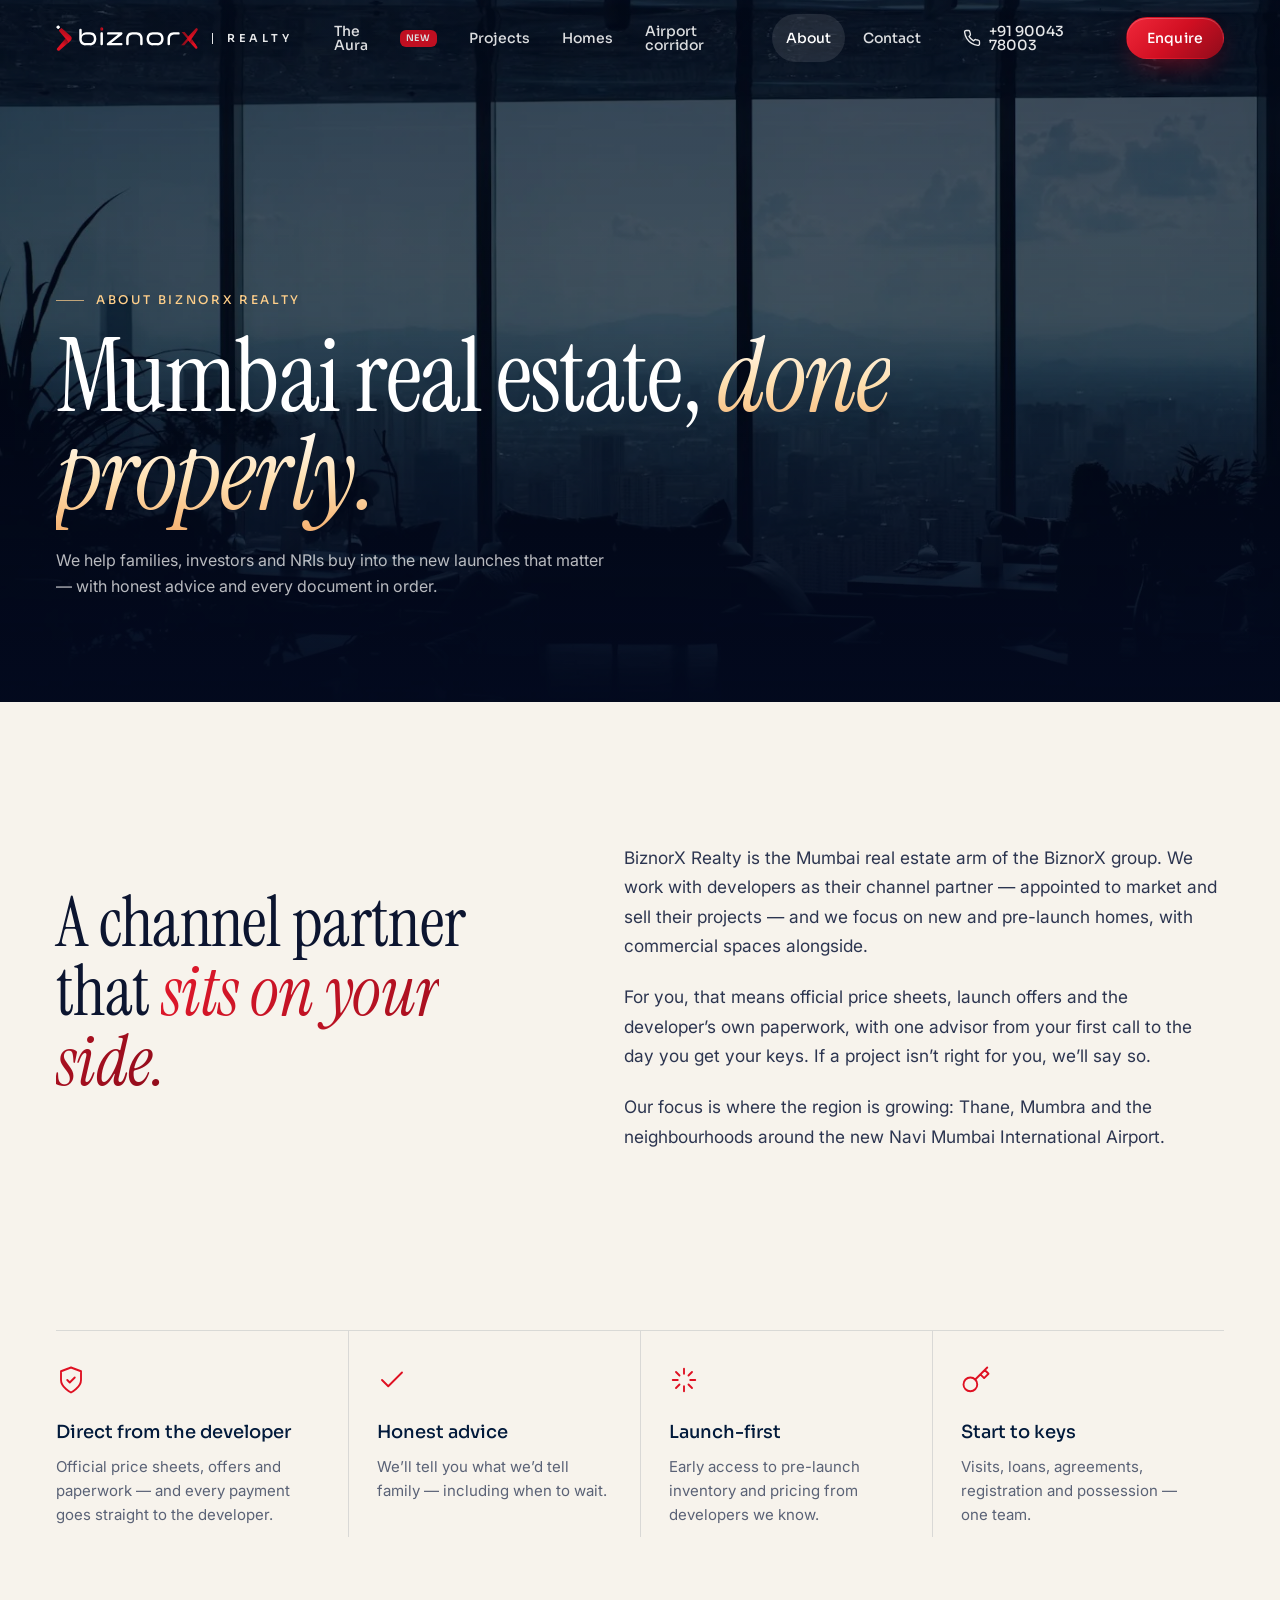
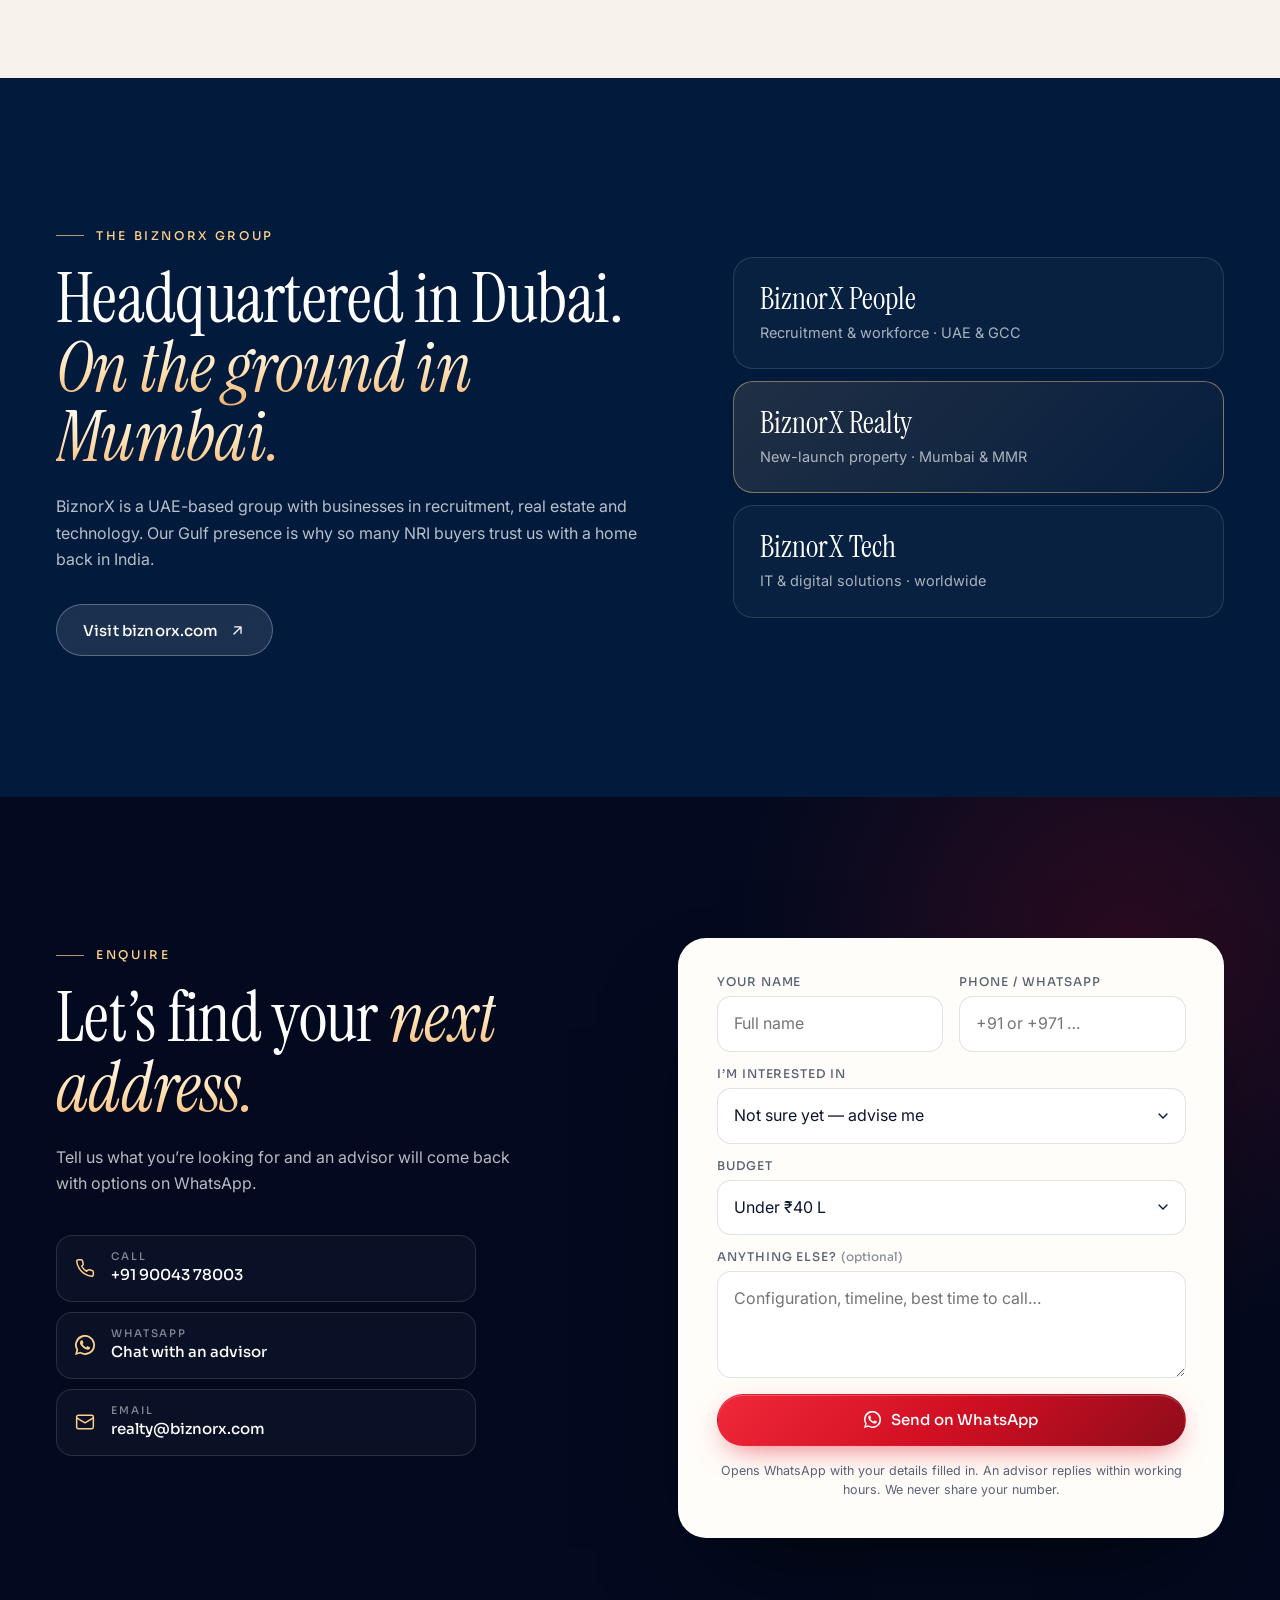
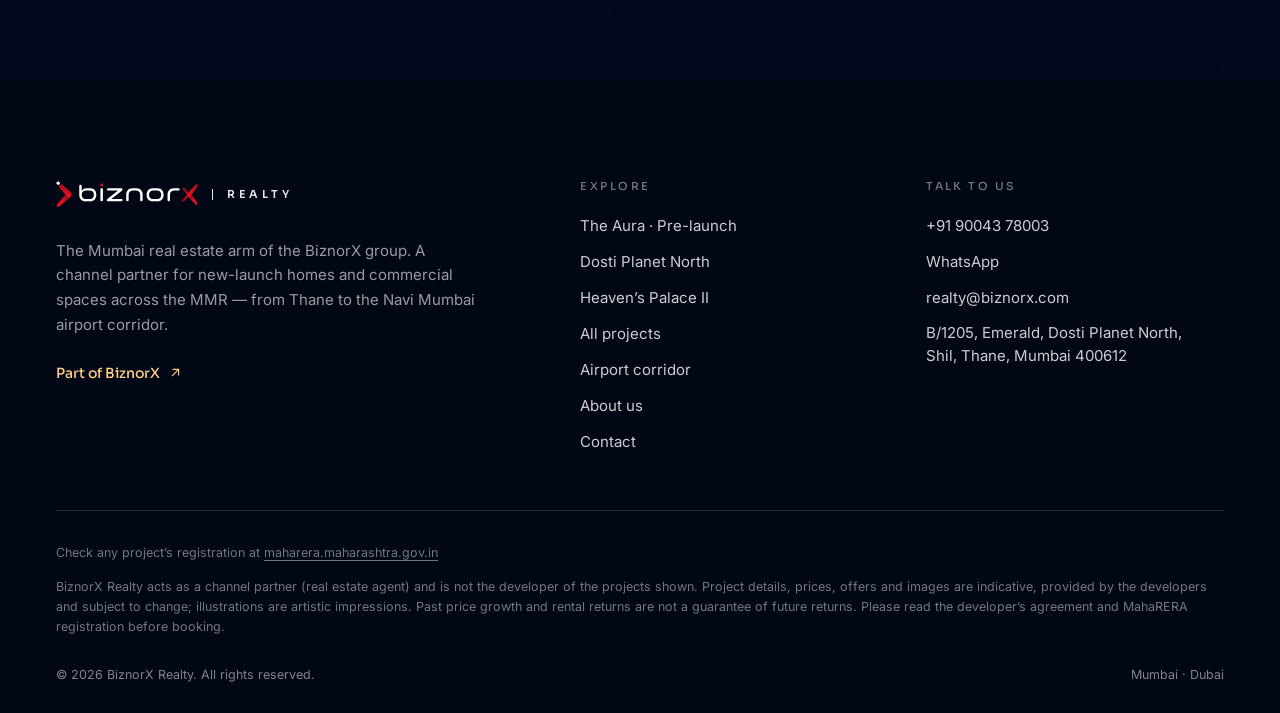
==== site/about/index.html @ fca48d0d "BiznorX Realty website: static site, scroll journey, project pages, deploy files Co-Authored-By: Cla" ====
<!doctype html>
<html lang="en-IN">
<head>
<meta charset="utf-8">
<meta name="viewport" content="width=device-width, initial-scale=1, viewport-fit=cover">
<title>About BiznorX Realty | New-Launch Channel Partner in Mumbai</title>
<meta name="description" content="BiznorX Realty is the Mumbai real estate arm of the BiznorX group — a channel partner for new-launch homes and commercial property across the MMR.">
<meta name="robots" content="noindex,nofollow">
<link rel="canonical" href="https://biznorxrealty.com/about/">
<meta name="theme-color" content="#030a1f">
<meta property="og:type" content="website">
<meta property="og:title" content="About BiznorX Realty | New-Launch Channel Partner in Mumbai">
<meta property="og:description" content="BiznorX Realty is the Mumbai real estate arm of the BiznorX group — a channel partner for new-launch homes and commercial property across the MMR.">
<meta property="og:url" content="https://biznorxrealty.com/about/">
<meta property="og:image" content="https://biznorxrealty.com/assets/img/og.jpg">
<meta name="twitter:card" content="summary_large_image">
<link rel="icon" href="../assets/brand/favicon.svg" type="image/svg+xml">
<link rel="preconnect" href="https://fonts.googleapis.com">
<link rel="preconnect" href="https://fonts.gstatic.com" crossorigin>
<link href="https://fonts.googleapis.com/css2?family=Instrument+Serif:ital@0;1&family=Inter:wght@400;500;600&family=Sora:wght@400;500;600&display=swap" rel="stylesheet">
<link rel="stylesheet" href="../assets/css/style.css?v=cb18f82b">
<script>document.documentElement.classList.add('js')</script>
<script type="application/ld+json">{"@context":"https://schema.org","@type":"RealEstateAgent","name":"BiznorX Realty","url":"https://biznorxrealty.com","telephone":"+919004378003","email":"realty@biznorx.com","areaServed":["Mumbai","Thane","Navi Mumbai"],"address":{"@type":"PostalAddress","streetAddress":"B/1205, Emerald, Dosti Planet North, Shil","addressLocality":"Thane","postalCode":"400612","addressRegion":"Maharashtra","addressCountry":"IN"},"parentOrganization":{"@type":"Organization","name":"BiznorX","url":"https://biznorx.com"}}</script>
</head>
<body class="pg-about">
<a class="skip-link" href="#main">Skip to content</a>
<header class="site-header" data-header>
  <div class="hdr">
    <a class="brand" href="../" aria-label="BiznorX Realty home">
      <img class="logo-w" src="../assets/brand/logo-white.svg" alt="BiznorX" width="150" height="27">
      <img class="logo-d" src="../assets/brand/logo.svg" alt="" width="150" height="27">
      <span class="brand-tag">Realty</span>
    </a>
    <nav class="nav" aria-label="Main"><a href="../aura/">The Aura<i class="nav-new">New</i></a><a href="../projects/">Projects</a><a href="../#homes">Homes</a><a href="../#corridor">Airport corridor</a><a href="../about/" aria-current="page">About</a><a href="../contact/">Contact</a></nav>
    <div class="hdr-cta">
      <a class="hdr-phone" href="tel:+919004378003"><svg class="ic" viewBox="0 0 24 24" fill="none" stroke="currentColor" stroke-width="1.8" stroke-linecap="round" stroke-linejoin="round" aria-hidden="true"><path d="M22 16.9v3a2 2 0 0 1-2.2 2 19.8 19.8 0 0 1-8.6-3.1 19.5 19.5 0 0 1-6-6A19.8 19.8 0 0 1 2.1 4.2 2 2 0 0 1 4.1 2h3a2 2 0 0 1 2 1.7c.1 1 .4 1.9.7 2.8a2 2 0 0 1-.5 2.1L8 9.9a16 16 0 0 0 6 6l1.3-1.3a2 2 0 0 1 2.1-.4c.9.3 1.8.6 2.8.7a2 2 0 0 1 1.7 2z"/></svg><span>+91 90043 78003</span></a>
      <a class="btn btn-red btn-sm" href="#enquire">Enquire</a>
      <button class="menu-btn" type="button" aria-label="Open menu" aria-expanded="false" data-menu-btn><svg class="ic" viewBox="0 0 24 24" fill="none" stroke="currentColor" stroke-width="1.8" stroke-linecap="round" stroke-linejoin="round" aria-hidden="true"><path d="M4 7h16M4 12h16M4 17h10"/></svg></button>
    </div>
  </div>
</header>
<div class="mnav" data-menu hidden>
  <div class="mnav-inner">
    <nav aria-label="Mobile"><a href="../aura/">The Aura<i class="nav-new">New</i></a><a href="../projects/">Projects</a><a href="../#homes">Homes</a><a href="../#corridor">Airport corridor</a><a href="../about/" aria-current="page">About</a><a href="../contact/">Contact</a></nav>
    <div class="mnav-foot">
      <a class="btn btn-red" href="#enquire">Enquire now <svg class="ic" viewBox="0 0 24 24" fill="none" stroke="currentColor" stroke-width="1.8" stroke-linecap="round" stroke-linejoin="round" aria-hidden="true"><path d="M5 12h14M13 6l6 6-6 6"/></svg></a>
      <a class="btn btn-ghost" href="https://wa.me/919004378003?text=Hi%20BiznorX%20Realty%2C%20I%20would%20like%20to%20know%20more." target="_blank" rel="noopener"><svg class="ic" viewBox="0 0 24 24" fill="currentColor" aria-hidden="true"><path d="M17.5 14.4c-.3-.1-1.8-.9-2-1-.3-.1-.5-.1-.7.1-.2.3-.8 1-.9 1.2-.2.2-.3.2-.6.1-.3-.1-1.3-.5-2.4-1.5-.9-.8-1.5-1.8-1.7-2.1-.2-.3 0-.5.1-.6l.4-.5c.2-.2.2-.3.3-.5.1-.2 0-.4 0-.5l-.9-2.2c-.2-.6-.5-.5-.7-.5h-.6c-.2 0-.5.1-.8.4-.3.3-1 1-1 2.5s1.1 2.9 1.2 3.1c.1.2 2.1 3.2 5.1 4.5.7.3 1.3.5 1.7.6.7.2 1.4.2 1.9.1.6-.1 1.8-.7 2-1.4.2-.7.2-1.3.2-1.4-.1-.1-.3-.2-.6-.3zM12 21.8c-1.8 0-3.5-.5-5-1.4l-.4-.2-3.7 1 1-3.6-.2-.4A9.8 9.8 0 1 1 12 21.8zm8.4-18.2A11.8 11.8 0 0 0 1.7 17.8L0 24l6.3-1.7A11.8 11.8 0 0 0 24 12c0-3.2-1.2-6.1-3.6-8.4z"/></svg> WhatsApp</a>
      <a class="mnav-phone" href="tel:+919004378003">+91 90043 78003</a>
    </div>
  </div>
</div>
<main id="main">

<section class="phero" data-theme="dark">
  <img class="phero-bg" src="../assets/img/skyline-view.webp" srcset="../assets/img/skyline-view-sm.webp 900w, ../assets/img/skyline-view.webp 1400w" sizes="100vw" alt="Mumbai skyline seen from a high-floor apartment">
  <div class="wrap phero-inner">
    <span class="eyebrow">About BiznorX Realty</span>
    <h1>Mumbai real estate, <em>done properly.</em></h1>
    <p class="lead">We help families, investors and NRIs buy into the new launches that matter — with honest advice and every document in order.</p>
  </div>
</section>

<section class="story" data-theme="light">
  <div class="wrap story-grid">
    <div><span class="eyebrow reveal">Who we are</span><h2 class="reveal">A channel partner that <em>sits on your side.</em></h2></div>
    <div class="story-copy">
      <p class="reveal">BiznorX Realty is the Mumbai real estate arm of the BiznorX group. We work with developers as their channel partner — appointed to market and sell their projects — and we focus on new and pre-launch homes, with commercial spaces alongside.</p>
      <p class="reveal">For you, that means official price sheets, launch offers and the developer’s own paperwork, with one advisor from your first call to the day you get your keys. If a project isn’t right for you, we’ll say so.</p>
      <p class="reveal">Our focus is where the region is growing: Thane, Mumbra and the neighbourhoods around the new Navi Mumbai International Airport.</p>
    </div>
  </div>
</section>

<section class="why why-alt" data-theme="light">
  <div class="wrap">
    <div class="pillars">
      <div class="pillar reveal"><svg class="ic" viewBox="0 0 24 24" fill="none" stroke="currentColor" stroke-width="1.8" stroke-linecap="round" stroke-linejoin="round" aria-hidden="true"><path d="M12 22s8-4 8-10V5l-8-3-8 3v7c0 6 8 10 8 10z"/><path d="m9 12 2 2 4-4"/></svg><h3>Direct from the developer</h3><p>Official price sheets, offers and paperwork — and every payment goes straight to the developer.</p></div>
      <div class="pillar reveal"><svg class="ic" viewBox="0 0 24 24" fill="none" stroke="currentColor" stroke-width="1.8" stroke-linecap="round" stroke-linejoin="round" aria-hidden="true"><path d="M20 6 9 17l-5-5"/></svg><h3>Honest advice</h3><p>We’ll tell you what we’d tell family — including when to wait.</p></div>
      <div class="pillar reveal"><svg class="ic" viewBox="0 0 24 24" fill="none" stroke="currentColor" stroke-width="1.8" stroke-linecap="round" stroke-linejoin="round" aria-hidden="true"><path d="M12 3v4M12 17v4M3 12h4M17 12h4M5.6 5.6l2.8 2.8M15.6 15.6l2.8 2.8M5.6 18.4l2.8-2.8M15.6 8.4l2.8-2.8"/></svg><h3>Launch-first</h3><p>Early access to pre-launch inventory and pricing from developers we know.</p></div>
      <div class="pillar reveal"><svg class="ic" viewBox="0 0 24 24" fill="none" stroke="currentColor" stroke-width="1.8" stroke-linecap="round" stroke-linejoin="round" aria-hidden="true"><circle cx="7.5" cy="15.5" r="5.5"/><path d="m21 2-9.6 9.6M15.5 7.5l3 3L22 7l-3-3"/></svg><h3>Start to keys</h3><p>Visits, loans, agreements, registration and possession — one team.</p></div>
    </div>
  </div>
</section>

<section class="group" data-theme="dark">
  <div class="wrap group-grid">
    <div>
      <span class="eyebrow reveal">The BiznorX group</span>
      <h2 class="reveal">Headquartered in Dubai. <em>On the ground in Mumbai.</em></h2>
      <p class="lead reveal">BiznorX is a UAE-based group with businesses in recruitment, real estate and technology. Our Gulf presence is why so many NRI buyers trust us with a home back in India.</p>
      <a class="btn btn-glass reveal" href="https://biznorx.com" target="_blank" rel="noopener">Visit biznorx.com <svg class="ic" viewBox="0 0 24 24" fill="none" stroke="currentColor" stroke-width="1.8" stroke-linecap="round" stroke-linejoin="round" aria-hidden="true"><path d="M7 17 17 7M8 7h9v9"/></svg></a>
    </div>
    <ul class="divs">
      <li class="reveal"><b>BiznorX People</b><span>Recruitment &amp; workforce · UAE &amp; GCC</span></li>
      <li class="reveal on"><b>BiznorX Realty</b><span>New-launch property · Mumbai &amp; MMR</span></li>
      <li class="reveal"><b>BiznorX Tech</b><span>IT &amp; digital solutions · worldwide</span></li>
    </ul>
  </div>
</section>
<section class="enquire" id="enquire" data-theme="dark">
  <div class="enq-glow" aria-hidden="true"></div>
  <div class="wrap enq-grid">
    <div class="enq-copy">
      <span class="eyebrow reveal">Enquire</span>
      <h2 class="reveal">Let’s find your <em>next address.</em></h2>
      <p class="lead reveal">Tell us what you’re looking for and an advisor will come back with options on WhatsApp.</p>
      <ul class="enq-contacts reveal">
        <li><a href="tel:+919004378003"><svg class="ic" viewBox="0 0 24 24" fill="none" stroke="currentColor" stroke-width="1.8" stroke-linecap="round" stroke-linejoin="round" aria-hidden="true"><path d="M22 16.9v3a2 2 0 0 1-2.2 2 19.8 19.8 0 0 1-8.6-3.1 19.5 19.5 0 0 1-6-6A19.8 19.8 0 0 1 2.1 4.2 2 2 0 0 1 4.1 2h3a2 2 0 0 1 2 1.7c.1 1 .4 1.9.7 2.8a2 2 0 0 1-.5 2.1L8 9.9a16 16 0 0 0 6 6l1.3-1.3a2 2 0 0 1 2.1-.4c.9.3 1.8.6 2.8.7a2 2 0 0 1 1.7 2z"/></svg><span><small>Call</small>+91 90043 78003</span></a></li>
        <li><a href="https://wa.me/919004378003?text=Hi%20BiznorX%20Realty%2C%20I%20would%20like%20to%20know%20more." target="_blank" rel="noopener"><svg class="ic" viewBox="0 0 24 24" fill="currentColor" aria-hidden="true"><path d="M17.5 14.4c-.3-.1-1.8-.9-2-1-.3-.1-.5-.1-.7.1-.2.3-.8 1-.9 1.2-.2.2-.3.2-.6.1-.3-.1-1.3-.5-2.4-1.5-.9-.8-1.5-1.8-1.7-2.1-.2-.3 0-.5.1-.6l.4-.5c.2-.2.2-.3.3-.5.1-.2 0-.4 0-.5l-.9-2.2c-.2-.6-.5-.5-.7-.5h-.6c-.2 0-.5.1-.8.4-.3.3-1 1-1 2.5s1.1 2.9 1.2 3.1c.1.2 2.1 3.2 5.1 4.5.7.3 1.3.5 1.7.6.7.2 1.4.2 1.9.1.6-.1 1.8-.7 2-1.4.2-.7.2-1.3.2-1.4-.1-.1-.3-.2-.6-.3zM12 21.8c-1.8 0-3.5-.5-5-1.4l-.4-.2-3.7 1 1-3.6-.2-.4A9.8 9.8 0 1 1 12 21.8zm8.4-18.2A11.8 11.8 0 0 0 1.7 17.8L0 24l6.3-1.7A11.8 11.8 0 0 0 24 12c0-3.2-1.2-6.1-3.6-8.4z"/></svg><span><small>WhatsApp</small>Chat with an advisor</span></a></li>
        <li><a href="mailto:realty@biznorx.com"><svg class="ic" viewBox="0 0 24 24" fill="none" stroke="currentColor" stroke-width="1.8" stroke-linecap="round" stroke-linejoin="round" aria-hidden="true"><rect x="2" y="4" width="20" height="16" rx="2"/><path d="m22 7-10 6L2 7"/></svg><span><small>Email</small>realty@biznorx.com</span></a></li>
      </ul>
    </div>
    <form class="enq-form reveal" data-wa-form="919004378003" novalidate>
      <div class="f-row">
        <label class="f"><span>Your name</span><input name="Name" autocomplete="name" required placeholder="Full name"></label>
        <label class="f"><span>Phone / WhatsApp</span><input name="Phone" type="tel" autocomplete="tel" required placeholder="+91 or +971 …"></label>
      </div>
      <label class="f"><span>I’m interested in</span><select name="Interested in" data-interest-select><option>The Aura — Kausa, Mumbra (pre-launch EOI)</option><option>Dosti Planet North — Shil (pre-launch)</option><option>Heaven’s Palace II — Shil</option><option>Homes near Navi Mumbai airport</option><option>Homes in Thane / Mumbra</option><option>Commercial — shop / office</option><option selected>Not sure yet — advise me</option></select></label>
      <label class="f"><span>Budget</span><select name="Budget"><option>Under ₹40 L</option><option>₹40 – 75 L</option><option>₹75 L – 1.5 Cr</option><option>₹1.5 Cr +</option><option>Prefer to discuss</option></select></label>
      
      <label class="f"><span>Anything else? <em>(optional)</em></span><textarea name="Message" rows="3" placeholder="Configuration, timeline, best time to call…"></textarea></label>
      <button class="btn btn-red btn-block" type="submit"><svg class="ic" viewBox="0 0 24 24" fill="currentColor" aria-hidden="true"><path d="M17.5 14.4c-.3-.1-1.8-.9-2-1-.3-.1-.5-.1-.7.1-.2.3-.8 1-.9 1.2-.2.2-.3.2-.6.1-.3-.1-1.3-.5-2.4-1.5-.9-.8-1.5-1.8-1.7-2.1-.2-.3 0-.5.1-.6l.4-.5c.2-.2.2-.3.3-.5.1-.2 0-.4 0-.5l-.9-2.2c-.2-.6-.5-.5-.7-.5h-.6c-.2 0-.5.1-.8.4-.3.3-1 1-1 2.5s1.1 2.9 1.2 3.1c.1.2 2.1 3.2 5.1 4.5.7.3 1.3.5 1.7.6.7.2 1.4.2 1.9.1.6-.1 1.8-.7 2-1.4.2-.7.2-1.3.2-1.4-.1-.1-.3-.2-.6-.3zM12 21.8c-1.8 0-3.5-.5-5-1.4l-.4-.2-3.7 1 1-3.6-.2-.4A9.8 9.8 0 1 1 12 21.8zm8.4-18.2A11.8 11.8 0 0 0 1.7 17.8L0 24l6.3-1.7A11.8 11.8 0 0 0 24 12c0-3.2-1.2-6.1-3.6-8.4z"/></svg> Send on WhatsApp</button>
      <p class="f-note">Opens WhatsApp with your details filled in. An advisor replies within working hours. We never share your number.</p>
      <p class="f-error" data-form-error hidden>Please add your name and a phone number we can reach you on.</p>
    </form>
  </div>
</section>
</main>
<footer class="site-footer" data-theme="dark">
  <div class="wrap">
    <div class="ft-top">
      <div class="ft-brand">
        <a class="brand" href="../"><img src="../assets/brand/logo-white.svg" alt="BiznorX" width="150" height="27"><span class="brand-tag">Realty</span></a>
        <p>The Mumbai real estate arm of the BiznorX group. A channel partner for new-launch homes and commercial spaces across the MMR — from Thane to the Navi Mumbai airport corridor.</p>
        <a class="ft-group" href="https://biznorx.com" target="_blank" rel="noopener">Part of BiznorX <svg class="ic" viewBox="0 0 24 24" fill="none" stroke="currentColor" stroke-width="1.8" stroke-linecap="round" stroke-linejoin="round" aria-hidden="true"><path d="M7 17 17 7M8 7h9v9"/></svg></a>
      </div>
      <div class="ft-col">
        <h3>Explore</h3>
        <a href="../aura/">The Aura · Pre-launch</a>
        <a href="../projects/dosti-planet-north/">Dosti Planet North</a>
        <a href="../projects/heavens-palace/">Heaven’s Palace II</a>
        <a href="../projects/">All projects</a>
        <a href="../#corridor">Airport corridor</a>
        <a href="../about/">About us</a>
        <a href="../contact/">Contact</a>
      </div>
      <div class="ft-col">
        <h3>Talk to us</h3>
        <a href="tel:+919004378003">+91 90043 78003</a>
        <a href="https://wa.me/919004378003?text=Hi%20BiznorX%20Realty%2C%20I%20would%20like%20to%20know%20more." target="_blank" rel="noopener">WhatsApp</a>
        <a href="mailto:realty@biznorx.com">realty@biznorx.com</a>
        <a class="ft-addr" href="https://www.google.com/maps/search/?api=1&query=Emerald%2C+Dosti+Planet+North%2C+Shil%2C+Thane+400612" target="_blank" rel="noopener">B/1205, Emerald, Dosti Planet North, Shil, Thane, Mumbai 400612</a>
      </div>
    </div>
    <div class="ft-legal">
      <p>Check any project’s registration at <a href="https://maharera.maharashtra.gov.in" target="_blank" rel="noopener">maharera.maharashtra.gov.in</a></p>
      <p>BiznorX Realty acts as a channel partner (real estate agent) and is not the developer of the projects shown. Project details, prices, offers and images are indicative, provided by the developers and subject to change; illustrations are artistic impressions. Past price growth and rental returns are not a guarantee of future returns. Please read the developer’s agreement and MahaRERA registration before booking.</p>
      <div class="ft-bottom"><span>© 2026 BiznorX Realty. All rights reserved.</span><span>Mumbai · Dubai</span></div>
    </div>
  </div>
</footer>
<div class="mbar" data-mbar>
  <a href="tel:+919004378003"><svg class="ic" viewBox="0 0 24 24" fill="none" stroke="currentColor" stroke-width="1.8" stroke-linecap="round" stroke-linejoin="round" aria-hidden="true"><path d="M22 16.9v3a2 2 0 0 1-2.2 2 19.8 19.8 0 0 1-8.6-3.1 19.5 19.5 0 0 1-6-6A19.8 19.8 0 0 1 2.1 4.2 2 2 0 0 1 4.1 2h3a2 2 0 0 1 2 1.7c.1 1 .4 1.9.7 2.8a2 2 0 0 1-.5 2.1L8 9.9a16 16 0 0 0 6 6l1.3-1.3a2 2 0 0 1 2.1-.4c.9.3 1.8.6 2.8.7a2 2 0 0 1 1.7 2z"/></svg><span>Call</span></a>
  <a href="https://wa.me/919004378003?text=Hi%20BiznorX%20Realty%2C%20I%20would%20like%20to%20know%20more." target="_blank" rel="noopener"><svg class="ic" viewBox="0 0 24 24" fill="currentColor" aria-hidden="true"><path d="M17.5 14.4c-.3-.1-1.8-.9-2-1-.3-.1-.5-.1-.7.1-.2.3-.8 1-.9 1.2-.2.2-.3.2-.6.1-.3-.1-1.3-.5-2.4-1.5-.9-.8-1.5-1.8-1.7-2.1-.2-.3 0-.5.1-.6l.4-.5c.2-.2.2-.3.3-.5.1-.2 0-.4 0-.5l-.9-2.2c-.2-.6-.5-.5-.7-.5h-.6c-.2 0-.5.1-.8.4-.3.3-1 1-1 2.5s1.1 2.9 1.2 3.1c.1.2 2.1 3.2 5.1 4.5.7.3 1.3.5 1.7.6.7.2 1.4.2 1.9.1.6-.1 1.8-.7 2-1.4.2-.7.2-1.3.2-1.4-.1-.1-.3-.2-.6-.3zM12 21.8c-1.8 0-3.5-.5-5-1.4l-.4-.2-3.7 1 1-3.6-.2-.4A9.8 9.8 0 1 1 12 21.8zm8.4-18.2A11.8 11.8 0 0 0 1.7 17.8L0 24l6.3-1.7A11.8 11.8 0 0 0 24 12c0-3.2-1.2-6.1-3.6-8.4z"/></svg><span>WhatsApp</span></a>
  <a class="mbar-main" href="#enquire">Enquire now</a>
</div>
<a class="wa-float" href="https://wa.me/919004378003?text=Hi%20BiznorX%20Realty%2C%20I%20would%20like%20to%20know%20more." target="_blank" rel="noopener" aria-label="Chat on WhatsApp"><svg class="ic" viewBox="0 0 24 24" fill="currentColor" aria-hidden="true"><path d="M17.5 14.4c-.3-.1-1.8-.9-2-1-.3-.1-.5-.1-.7.1-.2.3-.8 1-.9 1.2-.2.2-.3.2-.6.1-.3-.1-1.3-.5-2.4-1.5-.9-.8-1.5-1.8-1.7-2.1-.2-.3 0-.5.1-.6l.4-.5c.2-.2.2-.3.3-.5.1-.2 0-.4 0-.5l-.9-2.2c-.2-.6-.5-.5-.7-.5h-.6c-.2 0-.5.1-.8.4-.3.3-1 1-1 2.5s1.1 2.9 1.2 3.1c.1.2 2.1 3.2 5.1 4.5.7.3 1.3.5 1.7.6.7.2 1.4.2 1.9.1.6-.1 1.8-.7 2-1.4.2-.7.2-1.3.2-1.4-.1-.1-.3-.2-.6-.3zM12 21.8c-1.8 0-3.5-.5-5-1.4l-.4-.2-3.7 1 1-3.6-.2-.4A9.8 9.8 0 1 1 12 21.8zm8.4-18.2A11.8 11.8 0 0 0 1.7 17.8L0 24l6.3-1.7A11.8 11.8 0 0 0 24 12c0-3.2-1.2-6.1-3.6-8.4z"/></svg></a>
<script src="../assets/js/main.js?v=cb18f82b" defer></script>
</body>
</html>
---- site/assets/css/style.css ----
/* BiznorX Realty — navy, ivory and city-light gold, with the BiznorX red for actions. */
:root {
  --ink: #030a1f;
  --ink-2: #061232;
  --navy: #021a3b;
  --ivory: #f7f3ec;
  --paper: #fffdf9;
  --sand: #eee6d8;
  --text: #0c1530;
  --muted: #5a6276;
  --line: rgba(2, 26, 59, .12);
  --line-d: rgba(255, 255, 255, .12);
  --red: #df1022;
  --red-d: #840b19;
  --grad-red: linear-gradient(135deg, #f0283a 0%, #d10f22 50%, #8f0c1b 100%);
  --glow: #ffcf8a;
  --glow-2: #ffe2b8;
  --grad-glow: linear-gradient(180deg, #fff 10%, #ffe0b0 55%, #f3a865 100%);
  --serif: "Instrument Serif", "Times New Roman", serif;
  --sans: "Inter", system-ui, -apple-system, "Segoe UI", sans-serif;
  --ui: "Sora", "Inter", system-ui, sans-serif;
  --wrap: 1280px;
  --gut: clamp(20px, 4.5vw, 56px);
  --ease: cubic-bezier(.2, .7, .2, 1);
  --hdr: 76px;
  /* journey: skyline layers are as tall as the screen, but never taller than 130vw (keeps phones in proportion) */
  --lh: min(100vh, 130vw);
  --hzp: calc(100vh - var(--lh) * .21);
}
@supports (height: 100svh) {
  :root { --lh: min(100svh, 130vw); --hzp: calc(100svh - var(--lh) * .21); }
}

*, *::before, *::after { box-sizing: border-box; }
html { -webkit-text-size-adjust: 100%; scroll-behavior: smooth; scroll-padding-top: 80px; }
body { margin: 0; font: 400 16px/1.6 var(--sans); color: var(--text); background: var(--ivory); -webkit-font-smoothing: antialiased; overflow-x: clip; }
img, svg { display: block; max-width: 100%; }
a { color: inherit; text-decoration: none; }
button, input, select, textarea { font: inherit; color: inherit; }
h1, h2, h3 { margin: 0; font-weight: 400; }
p { margin: 0; }
.ic { width: 18px; height: 18px; flex: none; }
.wrap { max-width: var(--wrap); margin: 0 auto; padding: 0 var(--gut); }
.skip-link { position: absolute; left: 12px; top: -60px; z-index: 100; padding: 10px 16px; background: #fff; color: var(--navy); border-radius: 8px; }
.skip-link:focus { top: 12px; }
:focus-visible { outline: 2px solid var(--glow); outline-offset: 3px; }

/* ------------------------------------------------ type */
.eyebrow { display: inline-flex; align-items: center; gap: 12px; font: 500 12px/1 var(--ui); letter-spacing: .22em; text-transform: uppercase; color: var(--red); margin-bottom: 22px; }
.eyebrow::before { content: ""; width: 28px; height: 1px; background: currentColor; opacity: .7; }
h2 { font-family: var(--serif); font-size: clamp(40px, 5.4vw, 80px); line-height: 1; letter-spacing: -.01em; }
h2 em, h1 em, .statement em { font-style: italic; }
[data-theme="light"] h2 em, [data-theme="light"] .statement em { background: linear-gradient(120deg, #e3182b, #8f0c1b); -webkit-background-clip: text; background-clip: text; color: transparent; padding-right: .06em; }
[data-theme="dark"] h2 em, [data-theme="dark"] h1 em { background: var(--grad-glow); -webkit-background-clip: text; background-clip: text; color: transparent; padding-right: .06em; }
[data-theme="dark"] .eyebrow { color: var(--glow); }
.lead { font-size: clamp(16px, 1.25vw, 18.5px); line-height: 1.65; color: var(--muted); }
[data-theme="dark"] .lead { color: rgba(255, 255, 255, .72); }
.statement { font-family: var(--serif); font-size: clamp(30px, 3.7vw, 56px); line-height: 1.12; max-width: 1050px; letter-spacing: -.005em; }

/* ------------------------------------------------ buttons */
.btn { --bh: 52px; display: inline-flex; align-items: center; justify-content: center; gap: 10px; height: var(--bh); padding: 0 26px; border-radius: 999px; font: 500 15px/1 var(--ui); letter-spacing: .01em; border: 1px solid transparent; cursor: pointer; white-space: nowrap; transition: transform .35s var(--ease), background .3s, box-shadow .35s, border-color .3s, color .3s; }
.btn .ic { width: 17px; height: 17px; transition: transform .35s var(--ease); }
.btn:hover .ic { transform: translateX(3px); }
.btn-sm { --bh: 42px; padding: 0 20px; font-size: 14px; }
.btn-block { width: 100%; }
.btn-red { background: var(--grad-red); color: #fff; box-shadow: 0 10px 30px -10px rgba(223, 16, 34, .65), inset 0 1px 0 rgba(255, 255, 255, .22); }
.btn-red:hover { transform: translateY(-2px); box-shadow: 0 16px 38px -12px rgba(223, 16, 34, .8), inset 0 1px 0 rgba(255, 255, 255, .22); }
.btn-glass { background: rgba(255, 255, 255, .1); border-color: rgba(255, 255, 255, .28); color: #fff; -webkit-backdrop-filter: blur(10px); backdrop-filter: blur(10px); }
.btn-glass:hover { background: rgba(255, 255, 255, .18); }
.btn-ghost { border-color: rgba(255, 255, 255, .3); color: #fff; }
.btn-ghost:hover { background: #fff; color: var(--navy); }
[data-theme="light"] .btn-ghost { border-color: var(--line); color: var(--navy); }

/* ------------------------------------------------ header */
.site-header { position: fixed; inset: 0 0 auto; z-index: 50; height: var(--hdr); color: #fff; transition: background .4s, color .4s, box-shadow .4s, transform .5s var(--ease); }
.site-header.is-scrolled { background: rgba(3, 10, 31, .62); -webkit-backdrop-filter: blur(16px) saturate(1.4); backdrop-filter: blur(16px) saturate(1.4); box-shadow: 0 1px 0 rgba(255, 255, 255, .08); }
.site-header.is-light { color: var(--navy); background: rgba(247, 243, 236, .82); box-shadow: 0 1px 0 var(--line); }
.hdr { height: 100%; max-width: 1440px; margin: 0 auto; padding: 0 var(--gut); display: flex; align-items: center; gap: 28px; }
.brand { display: inline-flex; align-items: center; gap: 14px; flex: none; }
.brand img { height: 26px; width: auto; }
.brand .logo-d { display: none; }
.is-light .brand .logo-w { display: none; }
.is-light .brand .logo-d { display: block; }
.brand-tag { font: 600 11px/1 var(--ui); letter-spacing: .34em; text-transform: uppercase; padding-left: 14px; border-left: 1px solid currentColor; opacity: .9; }
.nav { display: flex; gap: 4px; margin: 0 auto; }
.nav a { position: relative; display: inline-flex; align-items: center; gap: 6px; padding: 10px 14px; font: 500 14px/1 var(--ui); opacity: .86; border-radius: 999px; transition: opacity .2s, background .2s; }
.nav a:hover, .nav a[aria-current] { opacity: 1; background: rgba(255, 255, 255, .1); }
.is-light .nav a:hover, .is-light .nav a[aria-current] { background: rgba(2, 26, 59, .06); }
.nav-new { font: 600 9px/1 var(--ui); font-style: normal; letter-spacing: .08em; text-transform: uppercase; padding: 4px 6px; border-radius: 6px; background: var(--red); color: #fff; }
.hdr-cta { display: flex; align-items: center; gap: 14px; margin-left: auto; }
.nav + .hdr-cta { margin-left: 0; }
.hdr-phone { display: inline-flex; align-items: center; gap: 8px; font: 500 14px/1 var(--ui); opacity: .9; }
.menu-btn { display: none; width: 44px; height: 44px; flex: none; border-radius: 50%; border: 1px solid rgba(255, 255, 255, .28); background: rgba(255, 255, 255, .08); align-items: center; justify-content: center; cursor: pointer; -webkit-tap-highlight-color: transparent; transition: background .2s; }
.menu-btn:active, .hdr-phone:active { background: rgba(255, 255, 255, .2); }
.is-light .menu-btn { border-color: var(--line); }
.menu-btn .ic { width: 20px; height: 20px; }

.mnav { position: fixed; inset: 0; z-index: 49; background: radial-gradient(800px 500px at 80% 0%, rgba(255, 190, 120, .12), transparent 60%), var(--ink); color: #fff; padding: calc(var(--hdr) + 20px) var(--gut) 32px; display: flex; opacity: 0; transition: opacity .35s; }
.mnav.open { opacity: 1; }
.mnav[hidden] { display: none; }
.mnav-inner { display: flex; flex-direction: column; justify-content: space-between; width: 100%; gap: 32px; }
.mnav nav { display: flex; flex-direction: column; }
.mnav nav a { display: flex; align-items: center; gap: 12px; font: 400 clamp(34px, 9vw, 48px)/1.25 var(--serif); padding: 6px 0; border-bottom: 1px solid var(--line-d); }
.mnav nav .nav-new { font-size: 10px; }
.mnav-foot { display: grid; gap: 12px; }
.mnav-phone { text-align: center; font: 500 15px var(--ui); opacity: .8; padding-top: 6px; }
body.menu-open { overflow: hidden; }
body.menu-open .site-header { background: transparent; box-shadow: none; color: #fff; -webkit-backdrop-filter: none; backdrop-filter: none; }
body.menu-open .site-header .logo-w { display: block; }
body.menu-open .site-header .logo-d { display: none; }

/* ------------------------------------------------ journey */
.journey { position: relative; height: 100vh; height: 100svh; background: var(--ink); color: #fff; }
.j-on .journey { height: 620vh; }
.j-pin { position: sticky; top: 0; height: 100vh; height: 100svh; overflow: hidden; isolation: isolate; }
.j-sky { position: absolute; inset: 0; }
.j-sky.s1 { background: linear-gradient(180deg, #212862 0%, #573c7a 36%, #b95e7c 64%, #f09469 86%, #ffd59e 100%) top / 100% var(--hzp) no-repeat, linear-gradient(180deg, #ffcf98, #c96a6e 30%, #3a3466 100%) bottom / 100% calc(100% - var(--hzp)) no-repeat; }
.j-sky.s2 { background: linear-gradient(180deg, #101a49 0%, #2c2e6e 40%, #78467f 68%, #cf6d79 88%, #ef9f84 100%) top / 100% var(--hzp) no-repeat, linear-gradient(180deg, #e99a82, #6d4271 34%, #1b1d4a 100%) bottom / 100% calc(100% - var(--hzp)) no-repeat; opacity: 0; }
.j-sky.s3 { background: linear-gradient(180deg, #061135 0%, #13245e 45%, #2c3d83 72%, #5b5c9b 90%, #8875a6 100%) top / 100% var(--hzp) no-repeat, linear-gradient(180deg, #7a6a9c, #263670 40%, #0b1438 100%) bottom / 100% calc(100% - var(--hzp)) no-repeat; opacity: 0; }
.j-sky.s4 { background: linear-gradient(180deg, #01050f 0%, #030b22 45%, #07173c 74%, #0e2350 92%, #1b305f 100%) top / 100% var(--hzp) no-repeat, linear-gradient(180deg, #172a58, #081538 40%, #02061a 100%) bottom / 100% calc(100% - var(--hzp)) no-repeat; opacity: 0; }
.j-sky, .j-stars, .j-moon, .j-sun, .j-glint, .j-lights, .j-clouds { will-change: opacity; }
.j-stars { position: absolute; inset: 0 0 auto; height: var(--hzp); opacity: 0; }
.j-stars svg { width: 100%; height: 100%; }
.j-moon { position: absolute; right: 13%; top: 13%; width: 44px; height: 44px; border-radius: 50%; box-shadow: inset -11px 5px 0 0 #f6eedb; opacity: 0; filter: drop-shadow(0 0 16px rgba(255, 238, 200, .45)); }
.j-clouds { position: absolute; left: -10%; right: -10%; top: 6%; height: 45%; background:
  radial-gradient(ellipse 26% 5% at 18% 38%, rgba(255, 196, 178, .42), transparent 70%),
  radial-gradient(ellipse 18% 3.5% at 30% 30%, rgba(255, 214, 190, .3), transparent 70%),
  radial-gradient(ellipse 24% 4% at 62% 22%, rgba(255, 190, 180, .32), transparent 70%),
  radial-gradient(ellipse 30% 5% at 84% 52%, rgba(250, 170, 160, .3), transparent 70%),
  radial-gradient(ellipse 16% 3% at 72% 62%, rgba(255, 210, 170, .32), transparent 70%); will-change: transform, opacity; }
.j-sunwrap { position: absolute; inset: 0 0 auto; height: var(--hzp); overflow: hidden; pointer-events: none; }
.j-sun { position: absolute; left: 68%; bottom: 34%; width: clamp(96px, 14vmin, 180px); aspect-ratio: 1; border-radius: 50%; background: radial-gradient(circle, #fff9ec 0 34%, #ffe0a8 50%, #ffb878 63%, rgba(255, 160, 100, 0) 71%); box-shadow: 0 0 140px 70px rgba(255, 168, 110, .32); will-change: transform, opacity; }
.j-glint { position: absolute; left: calc(68% + clamp(48px, 7vmin, 90px)); top: var(--hzp); width: clamp(160px, 22vmin, 280px); height: calc(var(--lh) * .2); transform: translateX(-50%); background: radial-gradient(ellipse 50% 100% at 50% 0%, rgba(255, 228, 176, .8), rgba(255, 176, 116, .25) 55%, rgba(255, 170, 110, 0) 100%); -webkit-mask: repeating-linear-gradient(180deg, #000 0 2px, transparent 2px 5px); mask: repeating-linear-gradient(180deg, #000 0 2px, transparent 2px 5px); z-index: 2; pointer-events: none; }
.j-layer { position: absolute; left: 0; bottom: 0; height: var(--lh); width: calc(var(--lh) * var(--ar)); will-change: transform; }
.j-layer > svg, .j-lights > svg { position: absolute; inset: 0; width: 100%; height: 100%; }
.j-mid { z-index: 1; }
.j-near { z-index: 3; }
.j-lights { position: absolute; inset: 0; opacity: .3; }
.j-label { position: absolute; opacity: 0; transform: translate(-50%, -100%); padding-bottom: 26px; font: 500 10.5px/1 var(--ui); letter-spacing: .2em; text-transform: uppercase; white-space: nowrap; color: rgba(255, 255, 255, .86); text-shadow: 0 1px 12px rgba(3, 8, 30, .8); pointer-events: none; }
.j-label::after { content: ""; position: absolute; left: 50%; bottom: 4px; width: 1px; height: 16px; background: linear-gradient(rgba(255, 255, 255, .7), rgba(255, 255, 255, 0)); }
.j-beacon { position: absolute; width: 6px; height: 6px; margin: -3px 0 0 -3px; border-radius: 50%; background: #ff4d42; box-shadow: 0 0 10px 3px rgba(255, 77, 66, .65); animation: blink 1.6s steps(1) infinite; }
.j-beacon:nth-of-type(2) { animation-delay: .5s; }
@keyframes blink { 0%, 60% { opacity: 1; } 61%, 100% { opacity: .15; } }

.j-aura { position: absolute; width: 0; height: 0; z-index: 2; }
.j-aura-beam { position: absolute; left: 0; bottom: 0; width: 140px; height: 120vh; transform: translateX(-50%); background: linear-gradient(0deg, rgba(255, 214, 150, .75), rgba(255, 200, 140, .18) 45%, rgba(255, 200, 140, 0) 80%); clip-path: polygon(47.5% 100%, 52.5% 100%, 100% 0, 0 0); opacity: .35; pointer-events: none; will-change: opacity; }
.j-aura-ring { position: absolute; left: -9px; top: -9px; width: 18px; height: 18px; border-radius: 50%; background: #fff3dc; box-shadow: 0 0 22px 8px rgba(255, 207, 138, .8); }
.j-aura-ring::before, .j-aura-ring::after { content: ""; position: absolute; inset: -4px; border-radius: 50%; border: 1.5px solid rgba(255, 220, 160, .9); animation: ring 2.6s var(--ease) infinite; }
.j-aura-ring::after { animation-delay: 1.3s; }
@keyframes ring { from { transform: scale(.6); opacity: 1; } to { transform: scale(4.2); opacity: 0; } }
.j-aura-card { position: absolute; left: 0; bottom: 34px; opacity: 0; transform: translateX(-50%); display: flex; flex-direction: column; align-items: center; gap: 5px; padding: 12px 20px 11px; border-radius: 16px; background: rgba(6, 14, 42, .62); border: 1px solid rgba(255, 220, 170, .4); box-shadow: 0 18px 40px -16px rgba(0, 0, 0, .6), 0 0 40px -10px rgba(255, 190, 120, .5); white-space: nowrap; transition: transform .4s var(--ease), background .3s; }
.j-aura-card b { font: 400 30px/.9 var(--serif); letter-spacing: .14em; background: var(--grad-glow); -webkit-background-clip: text; background-clip: text; color: transparent; }
.j-aura-card small { font: 500 10px/1 var(--ui); letter-spacing: .18em; text-transform: uppercase; color: rgba(255, 255, 255, .8); }
.j-aura:hover .j-aura-card { transform: translateX(-50%) translateY(-4px); background: rgba(6, 14, 42, .82); }
.j-plane { position: absolute; left: 0; top: 0; width: calc(var(--lh) * .1); opacity: 0; transform-origin: 70% 60%; filter: drop-shadow(0 0 10px rgba(140, 170, 255, .35)); will-change: transform, opacity; }
.j-plane .nav-r { fill: #ff4d42; animation: blink 1.2s steps(1) infinite; }
.j-plane .nav-w { fill: #fff; animation: blink 1s steps(1) infinite .4s; }
.j-birds { position: absolute; left: 0; top: 0; width: 92px; z-index: 2; will-change: transform, opacity; }
.j-birds path { transform-box: fill-box; transform-origin: center; animation: flap .9s ease-in-out infinite alternate; animation-delay: var(--d); }
@keyframes flap { from { transform: scaleY(1); } to { transform: scaleY(-.5); } }
.j-shade { position: absolute; inset: 0; z-index: 3; pointer-events: none; background: linear-gradient(90deg, rgba(3, 8, 28, .5) 0%, rgba(3, 8, 28, .2) 38%, rgba(3, 8, 28, 0) 60%), linear-gradient(180deg, rgba(3, 8, 28, .35) 0%, rgba(3, 8, 28, 0) 22%); }

.j-intro { position: absolute; z-index: 5; left: var(--gut); top: clamp(108px, 17vh, 180px); width: min(680px, calc(100% - var(--gut) * 2)); will-change: transform, opacity; }
.j-pill { display: inline-flex; align-items: center; gap: 10px; padding: 9px 16px 9px 12px; margin-bottom: 26px; border-radius: 999px; background: rgba(255, 255, 255, .1); border: 1px solid rgba(255, 255, 255, .22); -webkit-backdrop-filter: blur(10px); backdrop-filter: blur(10px); font: 400 13px/1.3 var(--ui); color: rgba(255, 255, 255, .9); transition: background .3s; }
.j-pill:hover { background: rgba(255, 255, 255, .18); }
.j-pill b { font-weight: 600; color: var(--glow); letter-spacing: .04em; white-space: nowrap; }
.j-pill i, .tag-live i { position: relative; width: 8px; height: 8px; flex: none; border-radius: 50%; background: var(--glow); box-shadow: 0 0 10px var(--glow); }
.j-pill i::after, .tag-live i::after { content: ""; position: absolute; inset: -3px; border-radius: 50%; border: 1px solid var(--glow); animation: ping 2s var(--ease) infinite; }
@keyframes ping { from { transform: scale(.8); opacity: 1; } to { transform: scale(2.2); opacity: 0; } }
.j-pill .ic { width: 15px; height: 15px; }
.j-kicker { font: 500 12px/1 var(--ui); letter-spacing: .26em; text-transform: uppercase; color: rgba(255, 255, 255, .7); margin-bottom: 18px; }
.j-intro h1 { font-family: var(--serif); font-size: clamp(48px, 7vw, 108px); line-height: .96; letter-spacing: -.015em; text-shadow: 0 2px 30px rgba(10, 8, 40, .25); }
.j-intro h1 em { display: block; background: var(--grad-glow); -webkit-background-clip: text; background-clip: text; color: transparent; padding-right: .08em; }
.j-sub { margin-top: 22px; max-width: 520px; font-size: clamp(16px, 1.3vw, 18px); line-height: 1.6; color: rgba(255, 255, 255, .84); }
.j-actions { display: flex; flex-wrap: wrap; gap: 12px; margin-top: 32px; }
.j-chapters { position: absolute; z-index: 5; left: var(--gut); top: clamp(120px, 20vh, 210px); width: min(470px, calc(100% - var(--gut) * 2)); }
.j-ch { position: absolute; inset: 0 0 auto; opacity: 0; transform: translateY(26px); transition: opacity .6s var(--ease), transform .8s var(--ease); pointer-events: none; }
.j-ch.on { opacity: 1; transform: none; pointer-events: auto; }
.j-ch-n { display: inline-flex; align-items: center; gap: 12px; font: 500 12px/1 var(--ui); letter-spacing: .22em; text-transform: uppercase; color: var(--glow); }
.j-ch-n i { width: 26px; height: 1px; background: currentColor; }
.j-ch h2 { margin-top: 18px; font-size: clamp(34px, 4.1vw, 60px); line-height: 1.02; text-shadow: 0 2px 24px rgba(3, 8, 28, .5); }
.j-ch p { margin-top: 16px; font-size: 16.5px; line-height: 1.6; color: rgba(255, 255, 255, .82); text-shadow: 0 1px 14px rgba(3, 8, 28, .7); }
.j-ch-link { display: inline-flex; align-items: center; gap: 8px; margin-top: 18px; font: 500 14px/1 var(--ui); color: var(--glow); border-bottom: 1px solid rgba(255, 207, 138, .4); padding-bottom: 6px; }
.j-cue { position: absolute; z-index: 5; left: 50%; bottom: 30px; transform: translateX(-50%); display: flex; flex-direction: column; align-items: center; gap: 10px; font: 500 11px/1 var(--ui); letter-spacing: .2em; text-transform: uppercase; color: rgba(255, 255, 255, .8); white-space: nowrap; }
.j-mouse { width: 22px; height: 34px; border-radius: 12px; border: 1.5px solid rgba(255, 255, 255, .7); display: flex; justify-content: center; padding-top: 6px; }
.j-mouse i { width: 3px; height: 7px; border-radius: 2px; background: #fff; animation: wheel 1.8s var(--ease) infinite; }
@keyframes wheel { 0% { transform: translateY(0); opacity: 1; } 70% { transform: translateY(10px); opacity: 0; } 100% { opacity: 0; } }
.j-progress { position: absolute; z-index: 5; left: var(--gut); bottom: 28px; width: min(640px, 58%); opacity: 0; transition: opacity .5s; }
.j-progress.on { opacity: 1; }
.j-progress ol { list-style: none; margin: 0 0 12px; padding: 0; display: grid; grid-template-columns: repeat(5, 1fr); }
.j-progress li { font: 500 10.5px/1.2 var(--ui); letter-spacing: .16em; text-transform: uppercase; color: rgba(255, 255, 255, .42); transition: color .4s; }
.j-progress li.on { color: #fff; }
.j-bar { height: 2px; background: rgba(255, 255, 255, .18); border-radius: 2px; overflow: hidden; }
.j-bar i { display: block; height: 100%; background: linear-gradient(90deg, var(--glow), #fff); transform-origin: left; transform: scaleX(0); }
.j-skip { position: absolute; z-index: 5; right: var(--gut); bottom: 24px; display: inline-flex; align-items: center; gap: 8px; padding: 10px 16px; border-radius: 999px; border: 1px solid rgba(255, 255, 255, .25); font: 500 13px/1 var(--ui); color: rgba(255, 255, 255, .88); background: rgba(3, 10, 31, .3); transition: background .3s; }
.j-skip:hover { background: rgba(255, 255, 255, .12); }
.j-skip .ic { width: 15px; height: 15px; }
html:not(.j-on) .j-progress, html:not(.j-on) .j-skip, html:not(.j-on) .j-chapters { display: none; }

/* ------------------------------------------------ dark sections */
[data-theme="dark"] { color: #fff; }
.aura-spot { position: relative; padding: clamp(90px, 10vw, 150px) 0 clamp(70px, 8vw, 110px); background: radial-gradient(900px 600px at 78% 28%, rgba(255, 190, 120, .1), transparent 60%), linear-gradient(180deg, #02071a 0%, #050f2b 100%); overflow: hidden; }
.as-grid { display: grid; grid-template-columns: 1.08fr .92fr; gap: clamp(40px, 6vw, 90px); align-items: center; }
.tag-live { display: inline-flex; align-items: center; gap: 12px; padding: 9px 16px 9px 13px; border-radius: 999px; border: 1px solid rgba(255, 207, 138, .35); background: rgba(255, 207, 138, .07); font: 500 12px/1 var(--ui); letter-spacing: .12em; text-transform: uppercase; color: var(--glow-2); }
.aura-word { margin: 26px 0 8px; font: 400 clamp(110px, 15vw, 236px)/.8 var(--serif); letter-spacing: .07em; margin-left: -.04em; background: var(--grad-glow); -webkit-background-clip: text; background-clip: text; color: transparent; filter: drop-shadow(0 0 50px rgba(255, 180, 110, .22)); }
.as-by { font: 400 16px/1.4 var(--ui); color: rgba(255, 255, 255, .78); margin-bottom: 26px; }
.as-by b { font-weight: 600; color: #fff; }
.as-by span { margin: 0 6px; color: var(--glow); }
.as-copy .lead b { color: #fff; font-weight: 500; }
.as-book { margin-top: 34px; display: flex; flex-wrap: wrap; align-items: center; justify-content: space-between; gap: 22px; padding: 22px 24px; border-radius: 22px; border: 1px solid rgba(255, 255, 255, .13); background: linear-gradient(135deg, rgba(255, 255, 255, .07), rgba(255, 255, 255, .02)); }
.as-price { display: grid; gap: 4px; }
.as-price small, .ahb-price small { font: 500 11px/1 var(--ui); letter-spacing: .2em; text-transform: uppercase; color: rgba(255, 255, 255, .6); }
.as-price strong { font: 400 52px/1 var(--serif); color: var(--glow-2); }
.as-price span { font-size: 14px; color: rgba(255, 255, 255, .72); }
.as-btns { display: flex; flex-wrap: wrap; gap: 10px; }

.as-art, .ahero-art { position: relative; overflow: hidden; container-type: size; }
.as-art { aspect-ratio: 4 / 5; border-radius: 30px; border: 1px solid rgba(255, 255, 255, .1); box-shadow: 0 40px 80px -40px rgba(0, 0, 0, .8), 0 0 0 1px rgba(255, 207, 138, .05); }
.art-sky { position: absolute; inset: 0; background: linear-gradient(180deg, #01050f 0%, #040d28 48%, #0b1d48 78%, #182c5c 100%); }
.art-stars { position: absolute; inset: 0 0 40%; background-image: radial-gradient(1.2px 1.2px at 12% 18%, #fff, transparent), radial-gradient(1px 1px at 32% 42%, #fff, transparent), radial-gradient(1.4px 1.4px at 58% 12%, #fff, transparent), radial-gradient(1px 1px at 78% 34%, #fff, transparent), radial-gradient(1px 1px at 88% 8%, #fff, transparent), radial-gradient(1.2px 1.2px at 22% 64%, #fff, transparent), radial-gradient(1px 1px at 68% 58%, #fff, transparent); background-size: 340px 260px; opacity: .7; }
.art-city, .art-lights { position: absolute; inset: 0; }
.art-city svg { position: absolute; inset: 0; width: 100%; height: 100%; }
.art-beam { position: absolute; width: 0; height: 0; }
.art-beam i { position: absolute; left: 0; bottom: 0; width: 150px; height: 100cqh; transform: translateX(-50%); background: linear-gradient(0deg, rgba(255, 214, 150, .85), rgba(255, 200, 140, .2) 50%, rgba(255, 200, 140, 0) 85%); clip-path: polygon(47% 100%, 53% 100%, 100% 0, 0 0); animation: beam 5s ease-in-out infinite; }
.art-beam::after { content: ""; position: absolute; left: -8px; top: -8px; width: 16px; height: 16px; border-radius: 50%; background: #fff3dc; box-shadow: 0 0 26px 10px rgba(255, 207, 138, .8); }
@keyframes beam { 0%, 100% { opacity: .85; } 50% { opacity: .55; } }

.facts { display: grid; grid-template-columns: repeat(5, auto); justify-content: space-between; gap: 22px 32px; margin: clamp(56px, 7vw, 90px) 0 0; padding-top: 30px; border-top: 1px solid var(--line-d); }
.facts dt { font: 500 11px/1 var(--ui); letter-spacing: .2em; text-transform: uppercase; color: rgba(255, 255, 255, .55); margin-bottom: 10px; }
.facts dd { margin: 0; font: 500 16px/1.4 var(--ui); }
.facts-light { border-color: var(--line); margin-top: 0; }
.facts-light dt { color: var(--muted); }
.facts-light dd { color: var(--navy); }

.proof { padding: clamp(90px, 10vw, 140px) 0; background: radial-gradient(700px 500px at 0% 60%, rgba(223, 16, 34, .08), transparent 65%), linear-gradient(180deg, #050f2b, #030a1f); }
.proof-head { max-width: 820px; margin-bottom: clamp(48px, 6vw, 72px); }
.proof-head .lead { margin-top: 22px; max-width: 640px; }
.proof-grid { display: grid; grid-template-columns: repeat(4, 1fr); gap: 16px; }
.pcard { position: relative; padding: 30px 26px 30px; border-radius: 24px; background: linear-gradient(180deg, rgba(255, 255, 255, .06), rgba(255, 255, 255, .02)); border: 1px solid rgba(255, 255, 255, .1); overflow: hidden; transition: transform .5s var(--ease), border-color .4s; }
.pcard:hover { transform: translateY(-6px); border-color: rgba(255, 207, 138, .35); }
.pcard-hero { background: radial-gradient(300px 200px at 30% 0%, rgba(255, 190, 120, .2), transparent 70%), linear-gradient(180deg, rgba(255, 255, 255, .08), rgba(255, 255, 255, .02)); border-color: rgba(255, 207, 138, .3); }
.pnum { display: flex; align-items: baseline; min-height: 92px; font: 400 88px/1 var(--serif); background: var(--grad-glow); -webkit-background-clip: text; background-clip: text; color: transparent; margin-bottom: 18px; }
.pnum b { font-weight: 400; }
.pnum-ic { align-items: center; -webkit-background-clip: border-box; background-clip: border-box; background: none; color: var(--glow); }
.pnum-ic .ic { width: 58px; height: 58px; stroke-width: 1.2; }
.pcard h3 { font: 500 18px/1.3 var(--ui); margin-bottom: 10px; }
.pcard p { font-size: 15px; line-height: 1.6; color: rgba(255, 255, 255, .68); }
.proof-note { margin-top: 26px; font-size: 12.5px; color: rgba(255, 255, 255, .45); }

/* ------------------------------------------------ light sections */
.why { padding: clamp(90px, 11vw, 160px) 0; background: var(--ivory); }
.why-alt { padding-top: 0; }
.pillars { display: grid; grid-template-columns: repeat(4, 1fr); gap: 0; margin-top: clamp(56px, 7vw, 90px); border-top: 1px solid var(--line); }
.pillar { padding: 34px 28px 10px 0; }
.pillar + .pillar { padding-left: 28px; border-left: 1px solid var(--line); }
.pillar .ic { width: 30px; height: 30px; color: var(--red); stroke-width: 1.5; margin-bottom: 26px; }
.pillar h3 { font: 500 18px/1.3 var(--ui); color: var(--navy); margin-bottom: 10px; }
.pillar p { font-size: 15px; line-height: 1.6; color: var(--muted); }

.sec-head { display: grid; grid-template-columns: 1.1fr .9fr; gap: 32px 64px; align-items: end; margin-bottom: clamp(44px, 5vw, 70px); }
.sec-head .eyebrow { margin-bottom: 20px; }
.offer { padding: 0 0 clamp(90px, 11vw, 160px); background: var(--ivory); }
.offer-grid { display: grid; grid-template-columns: 1.3fr 1fr; gap: 20px; }
.ocard { display: flex; flex-direction: column; border-radius: 28px; background: var(--paper); border: 1px solid var(--line); overflow: hidden; transition: transform .5s var(--ease), box-shadow .5s; }
.ocard:hover { transform: translateY(-6px); box-shadow: 0 30px 60px -30px rgba(2, 26, 59, .35); }
.ocard figure { margin: 0; aspect-ratio: 16 / 10; overflow: hidden; }
.ocard-lg figure { aspect-ratio: 16 / 9.2; }
.ocard img { width: 100%; height: 100%; object-fit: cover; transition: transform 1.2s var(--ease); }
.ocard:hover img { transform: scale(1.05); }
.ocard-body { padding: 28px 30px 32px; display: flex; flex-direction: column; gap: 12px; flex: 1; }
.ocard-k { display: inline-flex; align-items: center; gap: 8px; font: 500 12px/1 var(--ui); letter-spacing: .14em; text-transform: uppercase; color: var(--red); }
.ocard-k .ic { width: 16px; height: 16px; }
.ocard h3 { font: 400 clamp(30px, 2.8vw, 42px)/1.05 var(--serif); color: var(--navy); }
.ocard p { color: var(--muted); line-height: 1.6; }
.chips { list-style: none; display: flex; flex-wrap: wrap; gap: 8px; padding: 0; margin: 4px 0 0; }
.chips li { padding: 7px 13px; border-radius: 999px; background: var(--sand); font: 500 12.5px/1 var(--ui); color: var(--navy); }
.ocard-cta { margin-top: auto; padding-top: 10px; display: inline-flex; align-items: center; gap: 8px; font: 500 14.5px/1 var(--ui); color: var(--navy); }
.ocard-cta .ic { transition: transform .4s var(--ease); }
.ocard:hover .ocard-cta .ic { transform: translateX(4px); }

.corridor { padding: clamp(90px, 11vw, 160px) 0; background: radial-gradient(700px 500px at 85% 70%, rgba(255, 190, 120, .1), transparent 60%), var(--navy); overflow: hidden; }
.cor-grid { display: grid; grid-template-columns: 1fr 1fr; gap: clamp(40px, 6vw, 96px); align-items: center; }
.cor-copy .lead { margin: 24px 0 34px; }
.areas { display: grid; gap: 14px; margin-bottom: 34px; }
.areas > div { padding: 20px 22px; border-radius: 18px; border: 1px solid var(--line-d); background: rgba(255, 255, 255, .04); }
.areas h3 { display: flex; align-items: center; gap: 10px; font: 500 15px/1.3 var(--ui); color: var(--glow-2); margin-bottom: 8px; }
.areas p { font: 400 17px/1.5 var(--serif); font-size: 21px; color: #fff; }
.cor-map { border-radius: 30px; padding: clamp(14px, 2vw, 26px); background: linear-gradient(180deg, rgba(255, 255, 255, .06), rgba(255, 255, 255, .015)); border: 1px solid var(--line-d); }
.mmr-map { width: 100%; height: auto; overflow: visible; }
.mmr-map { background: rgba(255, 255, 255, .03); border-radius: 20px; }
.mm-sea { fill: rgba(96, 140, 230, .16); }
.mm-water { font: italic 400 15px var(--serif); fill: rgba(170, 200, 255, .5); letter-spacing: .06em; }
.mm-route { fill: none; stroke: rgba(255, 255, 255, .32); stroke-width: 2; stroke-linecap: round; stroke-dasharray: 2 7; }
.mm-route.r3, .mm-route.r5, .mm-route.r2 { stroke: var(--glow); stroke-opacity: .8; stroke-dasharray: 6 8; animation: flow 1.6s linear infinite; }
.mm-setu { fill: none; stroke: var(--glow); stroke-width: 2.4; stroke-dasharray: 10 6; animation: flow 2.2s linear infinite; }
@keyframes flow { to { stroke-dashoffset: -28; } }
.mm-setu-t { font: 500 11px var(--ui); letter-spacing: .14em; text-transform: uppercase; fill: var(--glow-2); }
.mn circle { fill: var(--navy); stroke: rgba(255, 255, 255, .6); stroke-width: 1.5; }
.mn text { font: 500 12.5px var(--ui); fill: rgba(255, 255, 255, .7); }
.mn.on circle { fill: var(--glow); stroke: #fff; }
.mn.on text { fill: #fff; font-weight: 600; }
.mm-air { color: #fff; }
.mm-air > circle { fill: var(--red); }
.mm-air .mm-pulse { fill: none; stroke: var(--red); stroke-width: 2; transform-box: fill-box; transform-origin: center; animation: mpulse 2.4s var(--ease) infinite; }
@keyframes mpulse { from { transform: scale(1); opacity: .9; } to { transform: scale(2.2); opacity: 0; } }
.mm-air text { font: 600 12.5px var(--ui); fill: #fff; letter-spacing: .04em; }
.mm-note { font: 500 10px var(--ui); letter-spacing: .16em; text-transform: uppercase; fill: rgba(255, 255, 255, .4); }

.process { padding: clamp(90px, 11vw, 160px) 0; background: var(--ivory); }
.steps { list-style: none; margin: 0; padding: 0; display: grid; grid-template-columns: repeat(5, 1fr); gap: 20px; position: relative; }
.steps::before { content: ""; position: absolute; left: 0; right: 0; top: 27px; height: 1px; background: var(--line); }
.steps::after { content: ""; position: absolute; left: 0; right: 0; top: 27px; height: 1px; background: linear-gradient(90deg, var(--red), var(--red-d)); transform: scaleX(0); transform-origin: left; transition: transform 2.2s var(--ease) .2s; }
.steps.in::after { transform: scaleX(1); }
.step { position: relative; padding-right: 10px; }
.step-n { position: relative; z-index: 1; display: grid; place-items: center; width: 56px; height: 56px; border-radius: 50%; background: var(--paper); border: 1px solid var(--line); font: 500 14px/1 var(--ui); color: var(--red); margin-bottom: 26px; }
.step h3 { font: 500 18px/1.3 var(--ui); color: var(--navy); margin-bottom: 10px; }
.step p { font-size: 15px; line-height: 1.6; color: var(--muted); }

.nri { position: relative; padding: clamp(110px, 14vw, 200px) 0; overflow: hidden; background: var(--ink); }
.nri-bg { position: absolute; inset: 0; width: 100%; height: 100%; object-fit: cover; opacity: .55; }
.nri::before { content: ""; position: absolute; inset: 0; z-index: 1; background: linear-gradient(90deg, rgba(3, 10, 31, .95) 0%, rgba(3, 10, 31, .7) 45%, rgba(3, 10, 31, .2) 100%); }
.nri-inner { position: relative; z-index: 2; }
.nri-inner > * { max-width: 620px; }
.nri .lead { margin: 22px 0 28px; }
.nri-points { display: flex; flex-wrap: wrap; gap: 10px 22px; margin-bottom: 34px; font: 500 14px/1 var(--ui); color: rgba(255, 255, 255, .86); }
.nri-points span { display: inline-flex; align-items: center; gap: 8px; }
.nri-points .ic { color: var(--glow); }

/* ------------------------------------------------ enquiry */
.enquire { position: relative; padding: clamp(90px, 11vw, 150px) 0; background: var(--ink); overflow: hidden; }
.enq-glow { position: absolute; width: 900px; height: 900px; right: -300px; top: -300px; border-radius: 50%; background: radial-gradient(circle, rgba(223, 16, 34, .18), transparent 62%); pointer-events: none; }
.enq-grid { position: relative; display: grid; grid-template-columns: 1fr 1fr; gap: clamp(40px, 6vw, 90px); align-items: start; }
.enq-copy .lead { margin-top: 22px; max-width: 480px; }
.enq-contacts { list-style: none; margin: 38px 0 0; padding: 0; display: grid; gap: 10px; max-width: 420px; }
.enq-contacts a { display: flex; align-items: center; gap: 16px; padding: 16px 18px; border-radius: 16px; border: 1px solid var(--line-d); background: rgba(255, 255, 255, .03); transition: background .3s, border-color .3s; }
.enq-contacts a:hover { background: rgba(255, 255, 255, .07); border-color: rgba(255, 207, 138, .35); }
.enq-contacts .ic { width: 20px; height: 20px; color: var(--glow); }
.enq-contacts span { display: grid; gap: 3px; font: 500 15px/1.3 var(--ui); }
.enq-contacts small { font: 500 10.5px/1 var(--ui); letter-spacing: .18em; text-transform: uppercase; color: rgba(255, 255, 255, .5); }
.enq-form { display: grid; gap: 16px; padding: clamp(24px, 3vw, 40px); border-radius: 28px; background: var(--paper); color: var(--text); box-shadow: 0 50px 100px -40px rgba(0, 0, 0, .7); }
.f-row { display: grid; grid-template-columns: 1fr 1fr; gap: 16px; }
.f { display: grid; gap: 8px; }
.f > span, .f-wants legend { font: 500 12px/1 var(--ui); letter-spacing: .08em; text-transform: uppercase; color: var(--muted); }
.f em { text-transform: none; letter-spacing: 0; font-style: normal; opacity: .7; }
.f input, .f select, .f textarea { width: 100%; padding: 14px 16px; border-radius: 14px; border: 1px solid var(--line); background: #fff; font-size: 16px; color: var(--text); transition: border-color .2s, box-shadow .2s; appearance: none; -webkit-appearance: none; }
.f select { background: #fff url("data:image/svg+xml,%3Csvg xmlns='http://www.w3.org/2000/svg' viewBox='0 0 24 24' fill='none' stroke='%23021a3b' stroke-width='2' stroke-linecap='round'%3E%3Cpath d='m6 9 6 6 6-6'/%3E%3C/svg%3E") no-repeat right 14px center / 16px; padding-right: 40px; }
.f textarea { resize: vertical; min-height: 92px; }
.f input:focus, .f select:focus, .f textarea:focus { outline: none; border-color: var(--navy); box-shadow: 0 0 0 4px rgba(2, 26, 59, .08); }
.f input.err { border-color: var(--red); }
.f-wants { border: 0; padding: 0; margin: 0; display: flex; flex-wrap: wrap; gap: 8px; }
.f-wants legend { margin-bottom: 10px; padding: 0; }
.f-wants label { cursor: pointer; }
.f-wants input { position: absolute; opacity: 0; pointer-events: none; }
.f-wants span { display: inline-flex; padding: 9px 14px; border-radius: 999px; border: 1px solid var(--line); font: 500 13px/1 var(--ui); color: var(--muted); transition: all .2s; }
.f-wants input:checked + span { background: var(--navy); border-color: var(--navy); color: #fff; }
.f-wants input:focus-visible + span { outline: 2px solid var(--red); outline-offset: 2px; }
.f-note { font-size: 12.5px; line-height: 1.5; color: var(--muted); text-align: center; }
.f-error { font-size: 13px; color: var(--red); text-align: center; }

/* ------------------------------------------------ AURA page */
.ahero { position: relative; min-height: 100vh; min-height: 100svh; display: flex; align-items: center; padding: calc(var(--hdr) + 40px) 0 70px; background: linear-gradient(180deg, #01050f 0%, #040d28 50%, #0b1d48 100%); overflow: hidden; }
.ahero-art { position: absolute; inset: 0; }
.ahero-art .art-sky { background: transparent; }
.ahero-art .art-stars { inset: 0 0 45%; }
.ahero-inner { position: relative; z-index: 2; width: 100%; }
.ahero-inner > * { max-width: 600px; }
.crumb { display: block; font: 500 12px/1 var(--ui); letter-spacing: .16em; text-transform: uppercase; color: rgba(255, 255, 255, .5); margin-bottom: 22px; }
.crumb a { color: rgba(255, 255, 255, .75); }
.crumb a:hover { color: #fff; }
.aura-xl { font-size: clamp(120px, 18vw, 280px); }
.ahero-book { display: flex; align-items: center; gap: 20px; margin-top: 8px; padding: 18px 22px; border-radius: 20px; border: 1px solid rgba(255, 207, 138, .3); background: rgba(6, 14, 42, .55); -webkit-backdrop-filter: blur(10px); backdrop-filter: blur(10px); }
.ahb-price { display: grid; gap: 6px; flex: none; font: 400 44px/1 var(--serif); color: var(--glow-2); padding-right: 20px; border-right: 1px solid var(--line-d); }
.ahb-text { font-size: 15px; line-height: 1.5; color: rgba(255, 255, 255, .8); }
.ahero-rera { margin-top: 26px; font-size: 12px; color: rgba(255, 255, 255, .45); }
.ov { padding: clamp(70px, 8vw, 110px) 0 clamp(90px, 11vw, 150px); background: var(--ivory); }
.ov .statement { margin: clamp(70px, 9vw, 120px) 0 clamp(48px, 6vw, 80px); }
.pre-grid { display: grid; grid-template-columns: .95fr 1.05fr; gap: clamp(32px, 5vw, 80px); align-items: start; }
.pre-card { position: relative; padding: clamp(28px, 3.4vw, 46px); border-radius: 30px; background: radial-gradient(400px 300px at 100% 0%, rgba(255, 190, 120, .22), transparent 60%), var(--ink); color: #fff; overflow: hidden; }
.pre-card .eyebrow { color: var(--glow); }
.pre-amt { display: block; font: 400 clamp(72px, 8vw, 116px)/.9 var(--serif); background: var(--grad-glow); -webkit-background-clip: text; background-clip: text; color: transparent; }
.pre-card > p { margin: 14px 0 26px; font-size: 17px; color: rgba(255, 255, 255, .8); }
.ticks { list-style: none; padding: 0; margin: 0 0 30px; display: grid; gap: 14px; }
.ticks li { display: flex; gap: 12px; align-items: flex-start; font-size: 15.5px; line-height: 1.45; color: rgba(255, 255, 255, .88); }
.ticks .ic { width: 20px; height: 20px; color: var(--glow); margin-top: 1px; }
.pre-steps h3 { font: 400 clamp(30px, 3vw, 42px)/1.1 var(--serif); color: var(--navy); margin-bottom: 26px; }
.vsteps { list-style: none; margin: 0; padding: 0; display: grid; }
.vsteps li { display: flex; gap: 20px; padding: 22px 0; border-top: 1px solid var(--line); }
.vsteps li > span { flex: none; display: grid; place-items: center; width: 40px; height: 40px; border-radius: 50%; background: var(--paper); border: 1px solid var(--line); font: 500 14px/1 var(--ui); color: var(--red); }
.vsteps b { display: block; font: 500 17px/1.3 var(--ui); color: var(--navy); margin-bottom: 6px; }
.vsteps p { color: var(--muted); font-size: 15px; line-height: 1.55; }

.loc { padding: clamp(90px, 11vw, 150px) 0; background: var(--ivory); }
.loc-grid { display: grid; grid-template-columns: 1fr 1fr; gap: clamp(40px, 6vw, 96px); align-items: center; }
.loc .lead { margin: 22px 0 30px; }
.loc-points { list-style: none; margin: 0; padding: 0; display: grid; gap: 22px; }
.loc-points li { display: flex; gap: 16px; }
.loc-points .ic { width: 26px; height: 26px; color: var(--red); stroke-width: 1.5; margin-top: 2px; }
.loc-points b { display: block; font: 500 17px/1.3 var(--ui); color: var(--navy); margin-bottom: 4px; }
.loc-points p { color: var(--muted); font-size: 15px; line-height: 1.55; }
.loc-map { background: var(--navy); border-color: transparent; }

.docs { padding: 0 0 clamp(90px, 11vw, 150px); background: var(--ivory); }
.doc-grid { display: grid; grid-template-columns: repeat(4, 1fr); gap: 16px; }
.doc { display: flex; flex-direction: column; gap: 10px; padding: 28px 24px; border-radius: 24px; background: var(--paper); border: 1px solid var(--line); transition: transform .5s var(--ease), box-shadow .5s, border-color .3s; }
.doc:hover { transform: translateY(-6px); box-shadow: 0 30px 60px -34px rgba(2, 26, 59, .4); border-color: transparent; }
.doc > .ic { width: 30px; height: 30px; color: var(--red); stroke-width: 1.5; margin-bottom: 14px; }
.doc h3 { font: 400 28px/1.1 var(--serif); color: var(--navy); }
.doc p { font-size: 14.5px; line-height: 1.55; color: var(--muted); }
.doc > span { margin-top: auto; padding-top: 12px; display: inline-flex; align-items: center; gap: 8px; font: 500 14px/1 var(--ui); color: var(--navy); }

.faqs { padding: 0 0 clamp(90px, 11vw, 150px); background: var(--ivory); }
.faq-grid { display: grid; grid-template-columns: .8fr 1.2fr; gap: clamp(32px, 6vw, 96px); align-items: start; }
.faq-grid .lead { margin-top: 20px; }
.faq { border-top: 1px solid var(--line); }
.faq:last-child { border-bottom: 1px solid var(--line); }
.faq summary { display: flex; justify-content: space-between; align-items: center; gap: 20px; padding: 24px 0; cursor: pointer; list-style: none; font: 500 17.5px/1.4 var(--ui); color: var(--navy); }
.faq summary::-webkit-details-marker { display: none; }
.faq summary i { position: relative; flex: none; width: 30px; height: 30px; border-radius: 50%; border: 1px solid var(--line); transition: transform .4s var(--ease), background .3s; }
.faq summary i::before, .faq summary i::after { content: ""; position: absolute; left: 50%; top: 50%; width: 11px; height: 1.5px; margin: -.75px 0 0 -5.5px; background: var(--navy); transition: transform .4s var(--ease); }
.faq summary i::after { transform: rotate(90deg); }
.faq[open] summary i { background: var(--navy); }
.faq[open] summary i::before, .faq[open] summary i::after { background: #fff; }
.faq[open] summary i::after { transform: rotate(0); }
.faq p { padding: 0 50px 26px 0; color: var(--muted); line-height: 1.65; }

/* ------------------------------------------------ inner pages */
.phero { position: relative; min-height: 78vh; display: flex; align-items: flex-end; padding: calc(var(--hdr) + 60px) 0 clamp(60px, 8vw, 110px); background: var(--ink); overflow: hidden; }
.phero-short { min-height: 64vh; }
.phero-bg { position: absolute; inset: 0; width: 100%; height: 100%; object-fit: cover; opacity: .6; transform: scale(1.06); animation: settle 2.4s var(--ease) forwards; }
@keyframes settle { to { transform: scale(1); } }
.phero::before { content: ""; position: absolute; inset: 0; z-index: 1; background: linear-gradient(0deg, rgba(3, 10, 31, .95) 0%, rgba(3, 10, 31, .4) 55%, rgba(3, 10, 31, .55) 100%); }
.phero-inner { position: relative; z-index: 2; width: 100%; }
.phero h1 { font: 400 clamp(52px, 8vw, 120px)/.95 var(--serif); max-width: 900px; letter-spacing: -.015em; }
.phero .lead { margin-top: 24px; max-width: 560px; }
.phero-404 { min-height: 100vh; align-items: center; background: linear-gradient(180deg, #01050f 0%, #040d28 50%, #0b1d48 100%); }
.phero-404::before { display: none; }
.phero-404 .art-wrap { position: absolute; inset: 0; }
.phero-404 .ahero-art .art-sky { background: transparent; }

.story { padding: clamp(90px, 11vw, 150px) 0 clamp(60px, 7vw, 100px); background: var(--ivory); }
.story-grid { display: grid; grid-template-columns: .9fr 1.1fr; gap: clamp(32px, 6vw, 96px); }
.story-copy { display: grid; gap: 22px; font-size: clamp(17px, 1.35vw, 19.5px); line-height: 1.7; color: #2c3550; }
.group { padding: clamp(90px, 11vw, 150px) 0; background: var(--navy); }
.group-grid { display: grid; grid-template-columns: 1.1fr .9fr; gap: clamp(40px, 6vw, 96px); align-items: center; }
.group .lead { margin: 22px 0 32px; }
.divs { list-style: none; padding: 0; margin: 0; display: grid; gap: 12px; }
.divs li { display: grid; gap: 6px; padding: 24px 26px; border-radius: 20px; border: 1px solid var(--line-d); background: rgba(255, 255, 255, .03); }
.divs li.on { border-color: rgba(255, 207, 138, .45); background: linear-gradient(135deg, rgba(255, 207, 138, .12), rgba(255, 255, 255, .02)); }
.divs b { font: 400 30px/1.1 var(--serif); }
.divs span { font-size: 14.5px; color: rgba(255, 255, 255, .65); }
.cards { padding: clamp(70px, 8vw, 110px) 0; background: var(--ivory); }
.card-grid { display: grid; grid-template-columns: repeat(4, 1fr); gap: 16px; }
.ccard { display: flex; flex-direction: column; gap: 8px; padding: 28px 24px; border-radius: 24px; background: var(--paper); border: 1px solid var(--line); transition: transform .5s var(--ease), box-shadow .5s; }
a.ccard:hover { transform: translateY(-6px); box-shadow: 0 30px 60px -34px rgba(2, 26, 59, .4); }
.ccard > .ic { width: 26px; height: 26px; color: var(--red); margin-bottom: 16px; }
.ccard small { font: 500 11px/1 var(--ui); letter-spacing: .2em; text-transform: uppercase; color: var(--muted); }
.ccard b { font: 500 17px/1.35 var(--ui); color: var(--navy); word-break: break-word; }
.ccard span { font-size: 14px; color: var(--muted); }

/* ------------------------------------------------ footer */
.site-footer { background: #020716; padding: clamp(70px, 8vw, 110px) 0 calc(28px + env(safe-area-inset-bottom)); }
.ft-top { display: grid; grid-template-columns: 1.6fr 1fr 1fr; gap: 48px; padding-bottom: 56px; border-bottom: 1px solid var(--line-d); }
.ft-brand p { margin: 24px 0 22px; max-width: 420px; color: rgba(255, 255, 255, .6); line-height: 1.65; font-size: 15px; }
.ft-group { display: inline-flex; align-items: center; gap: 8px; font: 500 14px/1 var(--ui); color: var(--glow); }
.ft-group .ic { width: 15px; height: 15px; }
.ft-col { display: grid; gap: 12px; align-content: start; font-size: 15px; }
.ft-col h3 { font: 500 11px/1 var(--ui); letter-spacing: .22em; text-transform: uppercase; color: rgba(255, 255, 255, .45); margin-bottom: 10px; }
.ft-col a, .ft-col span { color: rgba(255, 255, 255, .8); transition: color .2s; }
.ft-col a:hover { color: #fff; }
.ft-legal { padding-top: 32px; display: grid; gap: 14px; font-size: 12.5px; line-height: 1.6; color: rgba(255, 255, 255, .45); }
.ft-legal b { color: rgba(255, 255, 255, .75); font-weight: 500; }
.ft-legal a { text-decoration: underline; text-underline-offset: 3px; }
.ft-bottom { display: flex; justify-content: space-between; gap: 16px; padding-top: 14px; color: rgba(255, 255, 255, .5); }

.mbar { display: none; }
.wa-float { position: fixed; right: 22px; bottom: 22px; z-index: 40; width: 56px; height: 56px; border-radius: 50%; display: grid; place-items: center; background: #25d366; color: #fff; box-shadow: 0 14px 30px -10px rgba(37, 211, 102, .6); transform: scale(0); transition: transform .5s var(--ease); }
.wa-float .ic { width: 28px; height: 28px; }
.wa-float.on { transform: scale(1); }
.wa-float:hover { transform: scale(1.08); }


/* ------------------------------------------------ projects, The Aura renders */
.aura-the { margin: 26px 0 -6px; font: 500 15px/1 var(--ui); letter-spacing: .5em; text-transform: uppercase; color: var(--glow-2); }
.aura-the + .aura-word { margin-top: 12px; }
.aura-tagline { margin: -2px 0 14px; font: italic 400 clamp(22px, 2.2vw, 30px)/1.2 var(--serif); color: rgba(255, 255, 255, .85); }
.as-photo { position: relative; margin: 0; aspect-ratio: 4 / 5; border-radius: 30px; overflow: hidden; border: 1px solid rgba(255, 255, 255, .1); box-shadow: 0 40px 80px -40px rgba(0, 0, 0, .8); }
.as-photo img { width: 100%; height: 100%; object-fit: cover; object-position: 55% 50%; transition: transform 1.6s var(--ease); }
.as-photo:hover img { transform: scale(1.04); }
.as-photo figcaption, .ov-fig figcaption, .lc-art figcaption { position: absolute; left: 16px; bottom: 16px; padding: 8px 12px; border-radius: 999px; background: rgba(3, 10, 31, .6); -webkit-backdrop-filter: blur(8px); backdrop-filter: blur(8px); font: 500 11px/1 var(--ui); letter-spacing: .08em; color: rgba(255, 255, 255, .85); }

.launches { padding: clamp(90px, 11vw, 150px) 0; background: var(--sand); }
.pg-projects .launches { background: var(--ivory); }
.lc-grid { display: grid; grid-template-columns: 1.25fr 1fr 1fr; gap: 18px; }
.lcard { display: flex; flex-direction: column; border-radius: 28px; overflow: hidden; background: var(--paper); border: 1px solid var(--line); transition: transform .5s var(--ease), box-shadow .5s; }
.lcard:hover { transform: translateY(-6px); box-shadow: 0 30px 60px -30px rgba(2, 26, 59, .35); }
.lc-img { position: relative; margin: 0; aspect-ratio: 4 / 3; overflow: hidden; background: var(--ink); }
.lcard-main .lc-img { aspect-ratio: 4 / 3; }
.lc-img img { width: 100%; height: 100%; object-fit: cover; transition: transform 1.2s var(--ease); }
.lcard:hover .lc-img img { transform: scale(1.05); }
.lc-body { display: flex; flex-direction: column; gap: 8px; padding: 24px 26px 28px; flex: 1; }
.lc-tag { align-self: flex-start; display: inline-flex; align-items: center; gap: 8px; padding: 7px 12px; border-radius: 999px; background: rgba(223, 16, 34, .08); color: var(--red); font: 600 11px/1 var(--ui); letter-spacing: .08em; text-transform: uppercase; margin-bottom: 6px; }
.lc-tag i { width: 6px; height: 6px; border-radius: 50%; background: var(--red); box-shadow: 0 0 0 4px rgba(223, 16, 34, .15); }
.lc-tag-alt { background: rgba(2, 26, 59, .07); color: var(--navy); }
.lcard h3 { font: 400 clamp(30px, 2.6vw, 40px)/1.05 var(--serif); color: var(--navy); }
.lc-dev { font: 500 13.5px/1.4 var(--ui); color: var(--navy) !important; opacity: .75; }
.lc-body p { color: var(--muted); line-height: 1.55; font-size: 15px; }
.lc-cta { margin-top: auto; padding-top: 12px; display: inline-flex; align-items: center; gap: 8px; font: 500 14.5px/1 var(--ui); color: var(--navy); }
.lc-cta .ic { transition: transform .4s var(--ease); }
.lcard:hover .lc-cta .ic { transform: translateX(4px); }

.ahero-photo { background: var(--ink); }
.ahero-img { position: absolute; inset: 0; width: 100%; height: 100%; object-fit: cover; object-position: 70% 40%; transform: scale(1.06); animation: settle 2.6s var(--ease) forwards; }
.ahero-photo::before { content: ""; position: absolute; inset: 0; z-index: 1; background: linear-gradient(90deg, rgba(2, 6, 20, .92) 0%, rgba(2, 6, 20, .72) 34%, rgba(2, 6, 20, .15) 70%, rgba(2, 6, 20, .05) 100%), linear-gradient(0deg, rgba(2, 6, 20, .6), transparent 40%); }
.ahero-photo .ahero-inner { z-index: 2; }
.ahb-text b { color: var(--glow-2); font-weight: 600; }

.ov-grid { display: grid; grid-template-columns: 1.05fr .95fr; gap: clamp(40px, 6vw, 96px); align-items: center; margin-top: clamp(70px, 9vw, 120px); }
.ov-grid .lead { margin: 22px 0 28px; }
.ov-grid-text { align-items: start; }
.ov-fig { position: relative; margin: 0; border-radius: 28px; overflow: hidden; aspect-ratio: 1; cursor: zoom-in; }
.ov-fig img { width: 100%; height: 100%; object-fit: cover; }
.ticks-light li { color: var(--text); }
.ticks-light .ic { color: var(--red); }
.ticks-light { margin: 0; }
.addr { display: flex; gap: 14px; margin-top: 26px; padding: 18px 20px; border-radius: 18px; background: var(--paper); border: 1px solid var(--line); font-size: 15px; line-height: 1.5; color: var(--muted); }
.addr .ic { width: 22px; height: 22px; color: var(--red); margin-top: 2px; }
.addr b { display: block; font: 500 12px/1 var(--ui); letter-spacing: .14em; text-transform: uppercase; color: var(--navy); margin-bottom: 8px; }
.pre { padding: 0 0 clamp(90px, 11vw, 150px); background: var(--ivory); }

.gallery { padding: clamp(90px, 11vw, 150px) 0; background: var(--ink); }
.g-grid { display: grid; grid-template-columns: repeat(3, 1fr); grid-auto-rows: clamp(220px, 24vw, 340px); gap: 14px; }
.g-item { position: relative; margin: 0; border-radius: 22px; overflow: hidden; cursor: zoom-in; background: #0a1430; }
.g-wide { grid-column: span 2; }
.g-item img { width: 100%; height: 100%; object-fit: cover; transition: transform 1.2s var(--ease); }
.g-item:hover img { transform: scale(1.05); }
.g-item figcaption, .am-tile figcaption { position: absolute; left: 0; right: 0; bottom: 0; padding: 40px 18px 16px; background: linear-gradient(0deg, rgba(2, 6, 20, .75), transparent); font: 500 13px/1.2 var(--ui); color: #fff; opacity: 0; transform: translateY(6px); transition: opacity .4s, transform .4s var(--ease); }
.g-item:hover figcaption { opacity: 1; transform: none; }

.amen { padding: clamp(90px, 11vw, 150px) 0 0; background: var(--ivory); }
.am-grid { display: grid; grid-template-columns: repeat(4, 1fr); gap: 14px; }
.am-tile { position: relative; margin: 0; aspect-ratio: 4 / 3; border-radius: 20px; overflow: hidden; cursor: zoom-in; }
.am-tile img { width: 100%; height: 100%; object-fit: cover; transition: transform 1.2s var(--ease); }
.am-tile:hover img { transform: scale(1.06); }
.am-tile figcaption { opacity: 1; transform: none; padding-top: 50px; }
.am-more { margin-top: 26px; }
.am-more li { background: var(--paper); border: 1px solid var(--line); }

.homes-sec { padding: clamp(90px, 11vw, 150px) 0; background: var(--ivory); }
.res-grid { display: grid; grid-template-columns: repeat(5, 1fr); gap: 14px; }
.res { display: flex; flex-direction: column; gap: 12px; padding: 26px 22px 24px; border-radius: 22px; background: var(--paper); border: 1px solid var(--line); transition: transform .5s var(--ease), box-shadow .5s, border-color .3s; }
.res:hover { transform: translateY(-6px); box-shadow: 0 26px 50px -30px rgba(2, 26, 59, .4); border-color: transparent; }
.res-n { display: flex; align-items: baseline; gap: 6px; font: 400 64px/1 var(--serif); color: var(--navy); }
.res-n small { font: 600 13px/1 var(--ui); letter-spacing: .12em; color: var(--red); }
.res p { font-size: 14.5px; line-height: 1.5; color: var(--muted); }
.res-cta { margin-top: auto; display: inline-flex; align-items: center; gap: 8px; font: 500 14px/1 var(--ui); color: var(--navy); }
.res-extra { display: grid; grid-template-columns: 1fr 1.4fr; gap: 14px; margin-top: 14px; }
.res-wide { position: relative; display: flex; flex-direction: column; justify-content: space-between; gap: 30px; min-height: 240px; padding: 28px; border-radius: 24px; background: var(--navy); color: #fff; overflow: hidden; transition: transform .5s var(--ease); }
.res-wide:hover { transform: translateY(-6px); }
.res-wide > div { position: relative; z-index: 1; }
.res-wide h3 { font: 400 clamp(28px, 2.6vw, 38px)/1.1 var(--serif); margin: 12px 0 8px; }
.res-wide p { color: rgba(255, 255, 255, .72); font-size: 15px; max-width: 360px; }
.res-wide .ocard-k { color: var(--glow); }
.res-wide .res-cta { position: relative; z-index: 1; color: #fff; }
.res-photo img { position: absolute; inset: 0; width: 100%; height: 100%; object-fit: cover; opacity: .55; transition: transform 1.2s var(--ease); }
.res-photo::before { content: ""; position: absolute; inset: 0; z-index: 1; background: linear-gradient(90deg, rgba(2, 26, 59, .95), rgba(2, 26, 59, .3)); }
.res-photo:hover img { transform: scale(1.05); }

.conn-grid { display: grid; grid-template-columns: repeat(4, 1fr); gap: 14px; margin-top: clamp(40px, 5vw, 64px); }
.conn { padding: 24px 22px; border-radius: 22px; background: var(--paper); border: 1px solid var(--line); }
.conn h3 { display: flex; align-items: center; gap: 10px; font: 500 15px/1.3 var(--ui); color: var(--navy); margin-bottom: 14px; }
.conn h3 .ic { color: var(--red); }
.conn ul, .pd-list { list-style: none; margin: 0; padding: 0; display: grid; gap: 10px; }
.conn li, .pd-list li { position: relative; padding-left: 16px; font-size: 14.5px; line-height: 1.45; color: var(--muted); }
.conn li::before, .pd-list li::before { content: ""; position: absolute; left: 0; top: .6em; width: 6px; height: 6px; border-radius: 50%; background: var(--glow); box-shadow: 0 0 0 3px rgba(255, 207, 138, .25); }

.pd-hero { min-height: 88vh; }
.pd-title { margin: 22px 0 10px; font: 400 clamp(58px, 8vw, 124px)/.95 var(--serif); letter-spacing: -.01em; }
.pd-lead { max-width: 560px; margin: 4px 0 6px; }
.pd-two { display: grid; grid-template-columns: 1fr 1fr; gap: 16px; padding-bottom: clamp(60px, 7vw, 90px); }
.pd-box { padding: 30px 28px; border-radius: 24px; background: var(--paper); border: 1px solid var(--line); }
.pd-box h3 { display: flex; align-items: center; gap: 10px; font: 400 30px/1.1 var(--serif); color: var(--navy); margin-bottom: 20px; }
.pd-box h3 .ic { width: 22px; height: 22px; color: var(--red); }
.pd-box .chips li { background: var(--sand); }
.pg-projects .docs { padding-top: 0; }

.pd-framed { min-height: 92vh; }
.pd-figure { position: absolute; z-index: 2; top: 50%; right: max(var(--gut), calc((100vw - var(--wrap)) / 2 + var(--gut))); width: min(42vw, 600px); margin: 0; border-radius: 28px; overflow: hidden; transform: translateY(-45%); box-shadow: 0 40px 80px -30px rgba(0, 0, 0, .8); border: 1px solid rgba(255, 255, 255, .12); cursor: zoom-in; }
.pd-figure img { width: 100%; height: auto; }
.pd-figure figcaption { position: absolute; left: 14px; bottom: 14px; padding: 7px 11px; border-radius: 999px; background: rgba(3, 10, 31, .65); font: 500 11px/1 var(--ui); color: rgba(255, 255, 255, .85); }
.pd-qr { display: flex; align-items: center; gap: 18px; margin-top: 14px; padding: 16px; border-radius: 18px; background: var(--paper); border: 1px solid var(--line); }
.pd-qr img { width: 96px; height: 96px; flex: none; border-radius: 8px; background: #fff; }
.pd-qr b { display: block; font: 600 12px/1 var(--ui); letter-spacing: .12em; text-transform: uppercase; color: var(--navy); }
.pd-qr span { display: block; margin: 6px 0 4px; font: 500 17px/1.2 var(--ui); color: var(--navy); }
.pd-qr p { font-size: 13px; color: var(--muted); }
.pd-info { padding-top: clamp(60px, 7vw, 90px); }
.ft-addr { max-width: 260px; line-height: 1.5; }

/* lightbox */
.lb { position: fixed; inset: 0; z-index: 80; display: grid; place-items: center; padding: 60px 70px; background: rgba(2, 6, 20, .94); opacity: 0; transition: opacity .3s; }
.lb.open { opacity: 1; }
.lb img { max-width: 100%; max-height: calc(100vh - 140px); border-radius: 14px; box-shadow: 0 40px 80px -30px #000; }
.lb p { position: absolute; left: 0; right: 0; bottom: 24px; text-align: center; font: 500 14px/1 var(--ui); color: rgba(255, 255, 255, .8); }
.lb button { position: absolute; width: 48px; height: 48px; border-radius: 50%; border: 1px solid rgba(255, 255, 255, .25); background: rgba(255, 255, 255, .06); color: #fff; display: grid; place-items: center; cursor: pointer; font-size: 22px; line-height: 1; }
.lb button:hover { background: rgba(255, 255, 255, .16); }
.lb .lb-x { top: 18px; right: 18px; }
.lb .lb-prev { left: 14px; top: 50%; margin-top: -24px; }
.lb .lb-next { right: 14px; top: 50%; margin-top: -24px; }

/* ------------------------------------------------ motion */
.js .reveal { opacity: 0; transform: translateY(30px); transition: opacity 1s var(--ease), transform 1s var(--ease); transition-delay: var(--rd, 0s); }
.js .reveal.in { opacity: 1; transform: none; }
.js .img-wipe { clip-path: inset(0 0 100% 0); transition: clip-path 1.3s var(--ease) .1s; }
.js .in .img-wipe, .js .img-wipe.in { clip-path: inset(0 0 0 0); }

/* ------------------------------------------------ responsive */
@media (max-width: 1200px) {
  .hdr-phone span { display: none; }
  .facts { grid-template-columns: repeat(3, auto); justify-content: start; }
}
@media (max-width: 1080px) {
  .lc-grid { grid-template-columns: 1fr 1fr; }
  .lcard-main { grid-column: 1 / -1; }
  .lcard-main .lc-img { aspect-ratio: 16 / 8; }
  .res-grid { grid-template-columns: repeat(3, 1fr); }
  .conn-grid, .am-grid { grid-template-columns: repeat(2, 1fr); }
  .nav { display: none; }
  .menu-btn { display: inline-flex; }
  .hdr-cta, .nav + .hdr-cta { margin-left: auto; }
  .proof-grid, .doc-grid, .card-grid { grid-template-columns: repeat(2, 1fr); }
  .pillars { grid-template-columns: repeat(2, 1fr); }
  .pillar:nth-child(3) { padding-left: 0; border-left: 0; }
  .steps { grid-template-columns: repeat(3, 1fr); row-gap: 40px; }
  .steps::before, .steps::after { display: none; }
}
@media (max-width: 900px) {
  :root { --hdr: 66px; }
  .as-grid, .cor-grid, .enq-grid, .loc-grid, .pre-grid, .faq-grid, .story-grid, .group-grid, .sec-head, .offer-grid { grid-template-columns: 1fr; }
  .as-art, .as-photo { aspect-ratio: 4 / 3.4; order: -1; }
  .ov-grid, .res-extra, .pd-two { grid-template-columns: 1fr; }
  .g-grid { grid-template-columns: 1fr 1fr; grid-auto-rows: 200px; }
  .ahero-photo::before { background: linear-gradient(0deg, rgba(2, 6, 20, .95) 0%, rgba(2, 6, 20, .75) 45%, rgba(2, 6, 20, .2) 80%); }
  .ahero-img { object-position: 60% 30%; }
  .pd-framed { flex-direction: column; align-items: stretch; justify-content: flex-end; }
  .pd-figure { position: relative; top: auto; right: auto; transform: none; width: auto; margin: 0 var(--gut) 28px; }
  .sec-head { align-items: start; gap: 18px; }
  .ft-top { grid-template-columns: 1fr 1fr; }
  .ft-brand { grid-column: 1 / -1; }
  .ahero { align-items: flex-end; }
  .ahero-art { -webkit-mask: none; mask: none; }
  .ahero::after { content: ""; position: absolute; inset: 0; z-index: 1; background: linear-gradient(0deg, rgba(2, 6, 20, .92) 0%, rgba(2, 6, 20, .6) 50%, rgba(2, 6, 20, 0) 75%); }
  .mbar { position: fixed; left: 10px; right: 10px; bottom: calc(10px + env(safe-area-inset-bottom)); z-index: 45; display: grid; grid-template-columns: 1fr 1fr 1.3fr; gap: 6px; padding: 6px; border-radius: 20px; background: rgba(3, 10, 31, .88); -webkit-backdrop-filter: blur(14px); backdrop-filter: blur(14px); border: 1px solid rgba(255, 255, 255, .12); box-shadow: 0 20px 40px -12px rgba(0, 0, 0, .5); transform: translateY(140%); transition: transform .5s var(--ease); }
  .mbar.on { transform: none; }
  .mbar a { display: flex; align-items: center; justify-content: center; gap: 7px; height: 48px; border-radius: 14px; font: 500 14px/1 var(--ui); color: #fff; background: rgba(255, 255, 255, .07); }
  .mbar .mbar-main { background: var(--grad-red); }
  .wa-float { display: none; }
  .site-footer { padding-bottom: calc(100px + env(safe-area-inset-bottom)); }
}
@media (min-width: 901px) {
  .ahero-art { left: 34%; -webkit-mask: linear-gradient(90deg, transparent 0%, #000 30%); mask: linear-gradient(90deg, transparent 0%, #000 30%); }
}
@media (max-width: 640px) {
  .j-intro { top: calc(var(--hdr) + 26px); }
  .j-intro h1 { font-size: clamp(42px, 12vw, 60px); }
  .j-sub { font-size: 15.5px; margin-top: 16px; }
  .j-pill { font-size: 12px; margin-bottom: 18px; }
  .j-kicker { display: none; }
  .j-actions { margin-top: 24px; }
  .j-actions .btn { --bh: 48px; padding: 0 20px; font-size: 14px; }
  .btn { white-space: normal; height: auto; min-height: var(--bh); padding-top: 12px; padding-bottom: 12px; line-height: 1.25; text-align: center; }
  .j-chapters { top: calc(var(--hdr) + 30px); }
  .j-ch p { font-size: 15px; }
  .j-progress { width: auto; right: var(--gut); }
  .j-progress li { font-size: 0; }
  .j-progress li::before { content: ""; display: block; width: 6px; height: 6px; border-radius: 50%; background: currentColor; margin-bottom: 2px; }
  .j-progress { bottom: 18px; }
  .j-skip { bottom: 50px; padding: 8px 12px; font-size: 12px; }
  .j-sun { left: 60%; bottom: 7%; }
  .j-glint { left: calc(60% + 48px); }
  .hdr { gap: 12px; }
  .hdr-cta { gap: 8px; }
  .hdr-cta .btn-red { display: none; }
  .hdr-phone { width: 44px; height: 44px; flex: none; justify-content: center; border-radius: 50%; border: 1px solid rgba(255, 255, 255, .28); background: rgba(255, 255, 255, .08); opacity: 1; -webkit-tap-highlight-color: transparent; }
  .is-light .hdr-phone, .is-light .menu-btn { background: rgba(2, 26, 59, .04); }
  .is-light .hdr-phone { border-color: var(--line); }
  .brand { gap: 10px; }
  .brand img { height: 22px; }
  .brand-tag { font-size: 10px; letter-spacing: .28em; padding-left: 10px; }
  .j-cue { bottom: 22px; }
  .j-label { font-size: 9px; letter-spacing: .14em; }
  .j-aura-card b { font-size: 24px; }
  .j-shade { background: linear-gradient(180deg, rgba(3, 8, 28, .55) 0%, rgba(3, 8, 28, .15) 55%, rgba(3, 8, 28, 0) 70%); }
  .proof-grid, .doc-grid, .card-grid, .pillars, .steps, .lc-grid, .conn-grid { grid-template-columns: 1fr; }
  .res-grid { grid-template-columns: 1fr 1fr; }
  .g-grid { grid-template-columns: 1fr; grid-auto-rows: 230px; }
  .g-wide { grid-column: auto; }
  .lcard-main .lc-img { aspect-ratio: 4 / 3; }
  .lb { padding: 60px 12px; }
  .lb .lb-prev, .lb .lb-next { top: auto; bottom: 14px; margin: 0; }
  .aura-the { font-size: 13px; }
  .pillar, .pillar + .pillar { padding: 26px 0 6px; border-left: 0; }
  .pillar + .pillar { border-top: 1px solid var(--line); }
  .pnum { font-size: 72px; min-height: 76px; }
  .f-row { grid-template-columns: 1fr; }
  .facts { grid-template-columns: 1fr 1fr; }
  .facts > div:last-child { grid-column: 1 / -1; }
  .as-book { padding: 20px; }
  .as-btns, .as-btns .btn { width: 100%; }
  .ahero-book { flex-direction: column; align-items: flex-start; }
  .ahb-price { border-right: 0; padding-right: 0; }
  .ft-top { grid-template-columns: 1fr; }
  .ft-bottom { flex-direction: column; }
  .faq p { padding-right: 0; }
}

@media (prefers-reduced-motion: reduce) {
  html { scroll-behavior: auto; }
  *, *::before, *::after { animation-duration: .01ms !important; animation-iteration-count: 1 !important; transition-duration: .01ms !important; }
  .js .reveal { opacity: 1; transform: none; }
  .js .img-wipe { clip-path: none; }
}
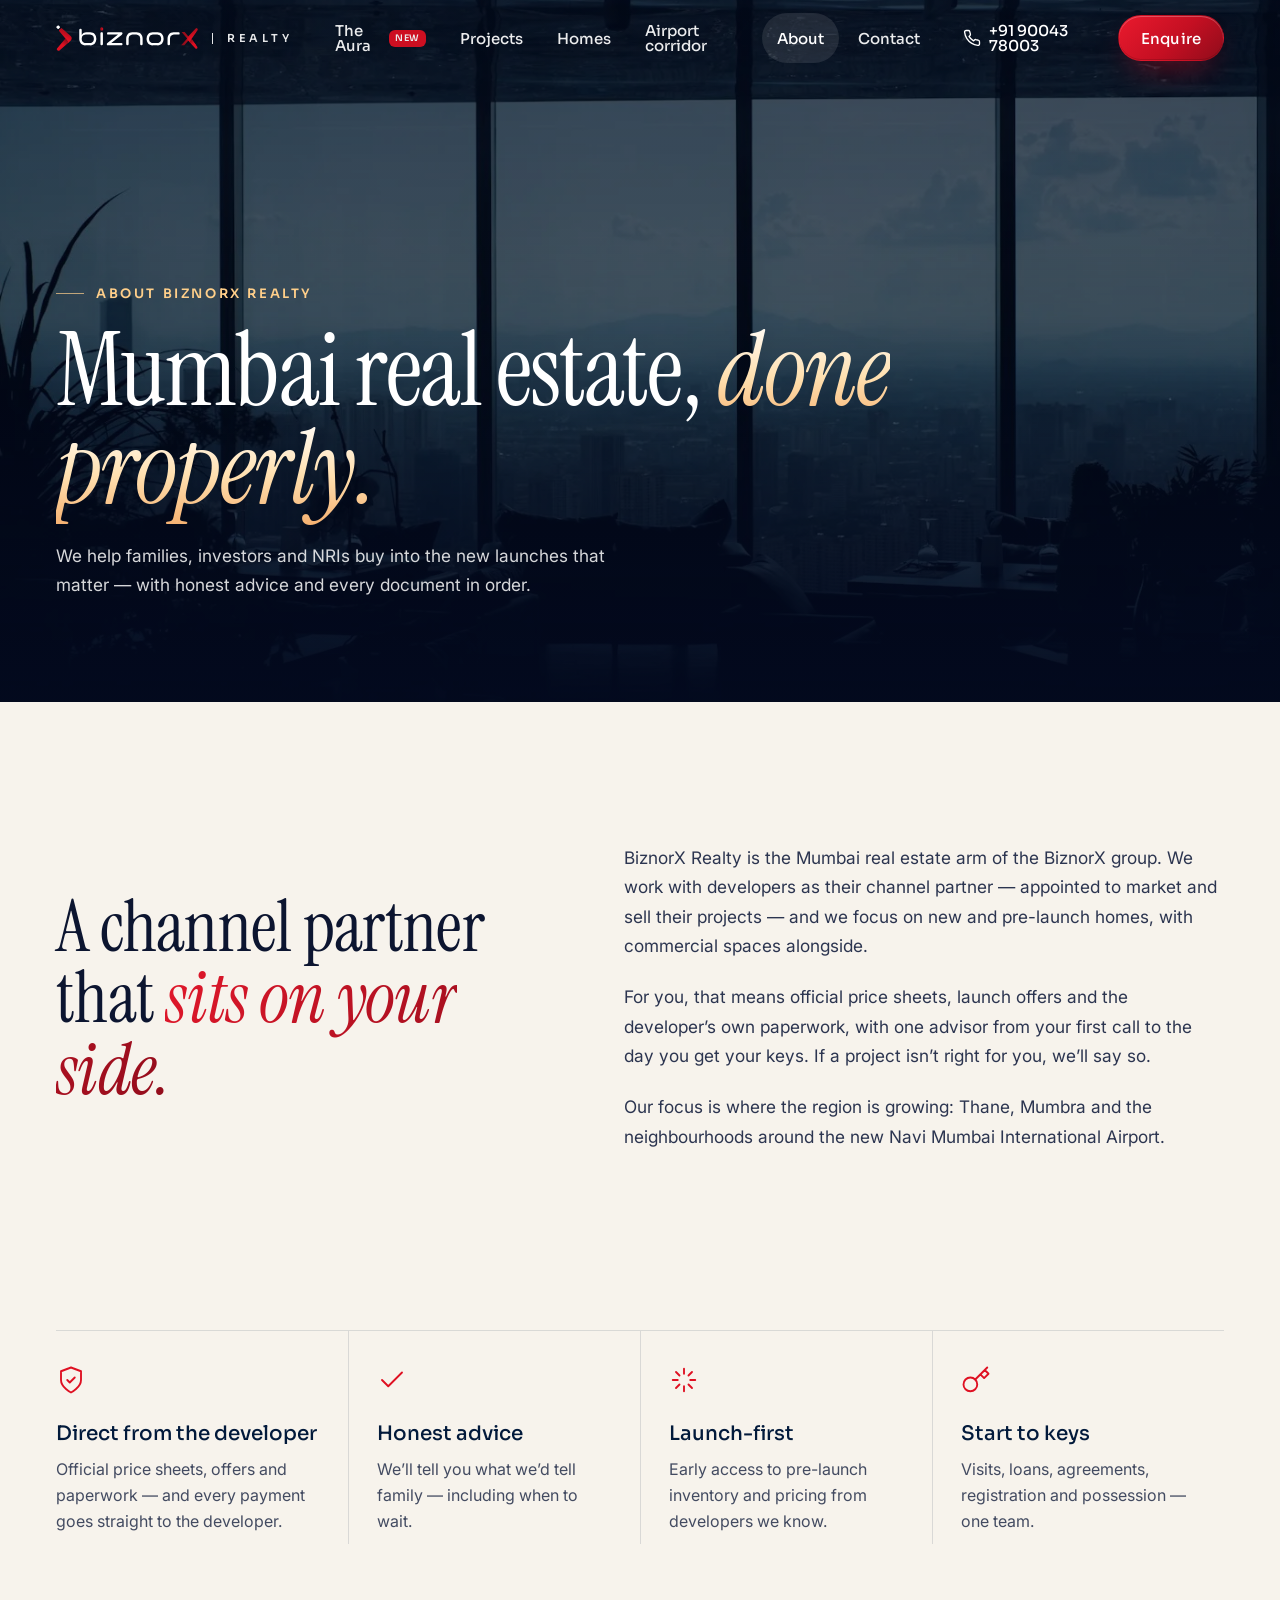
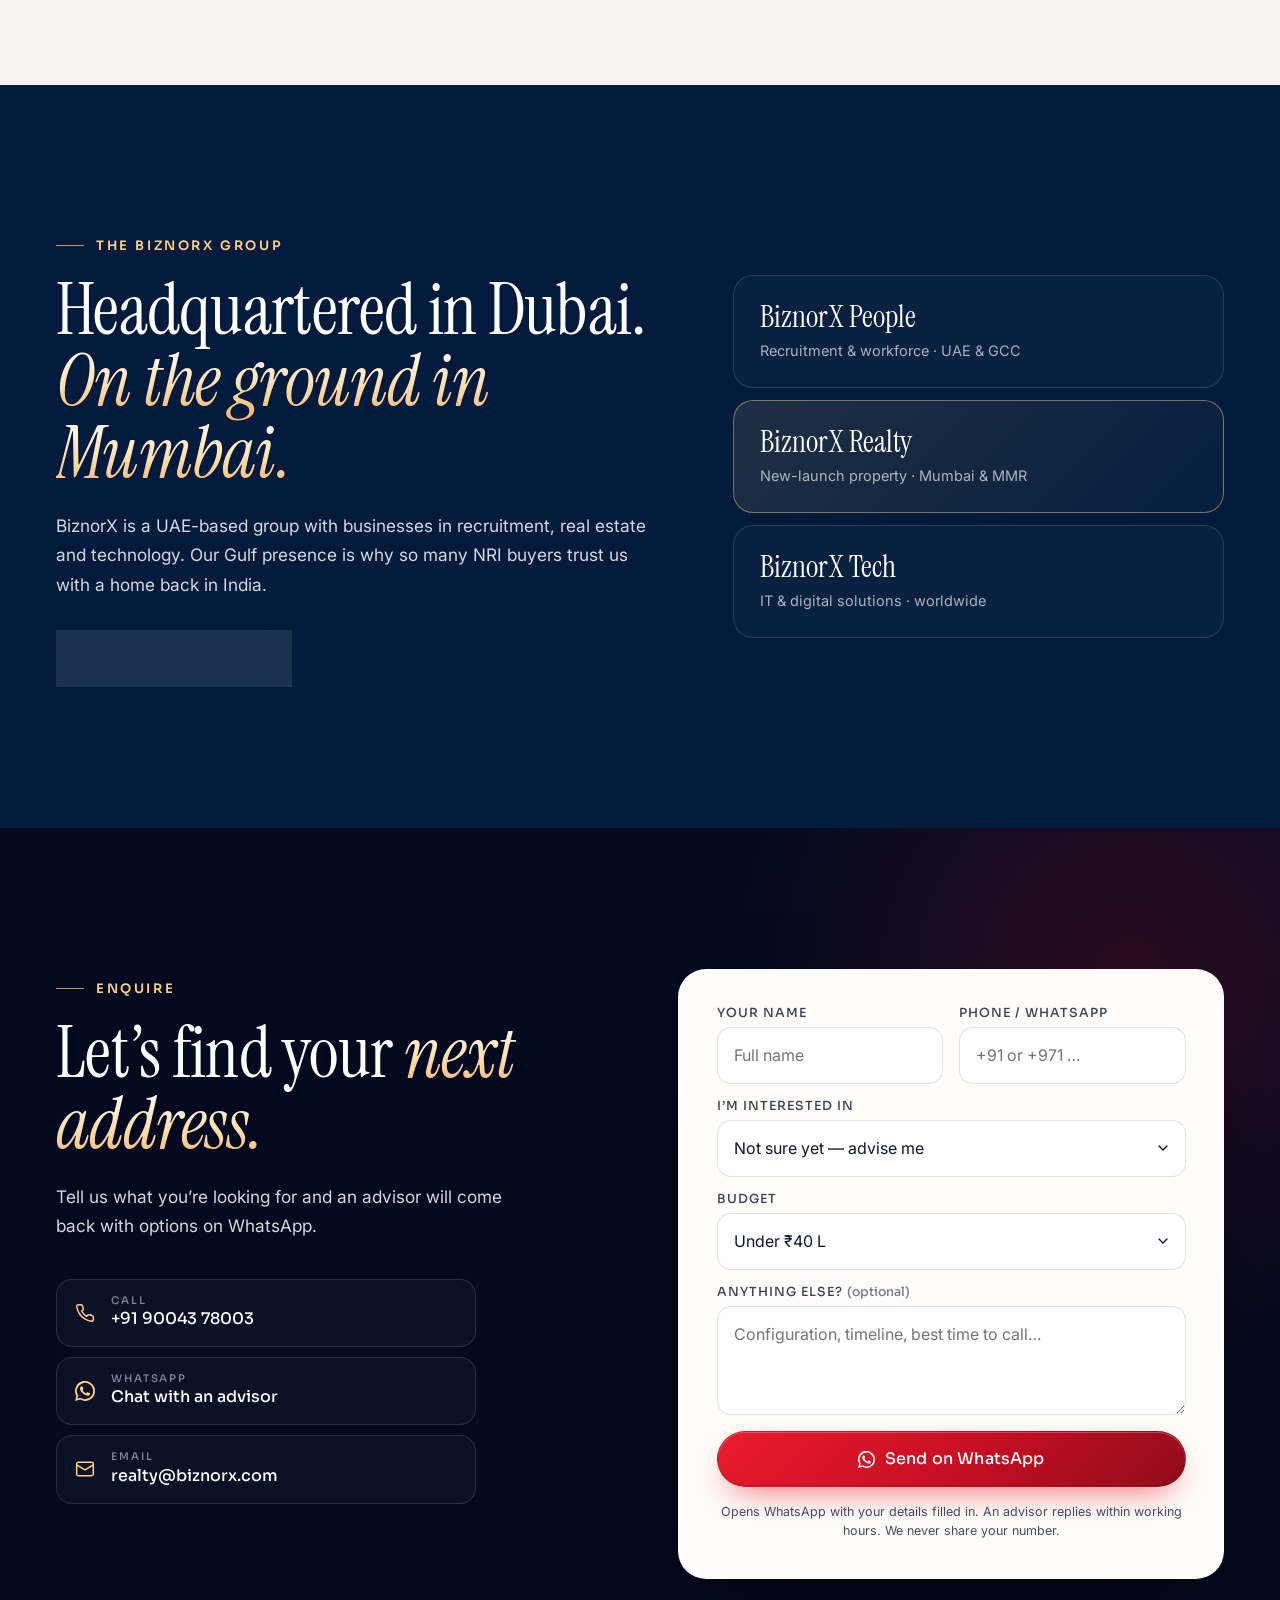
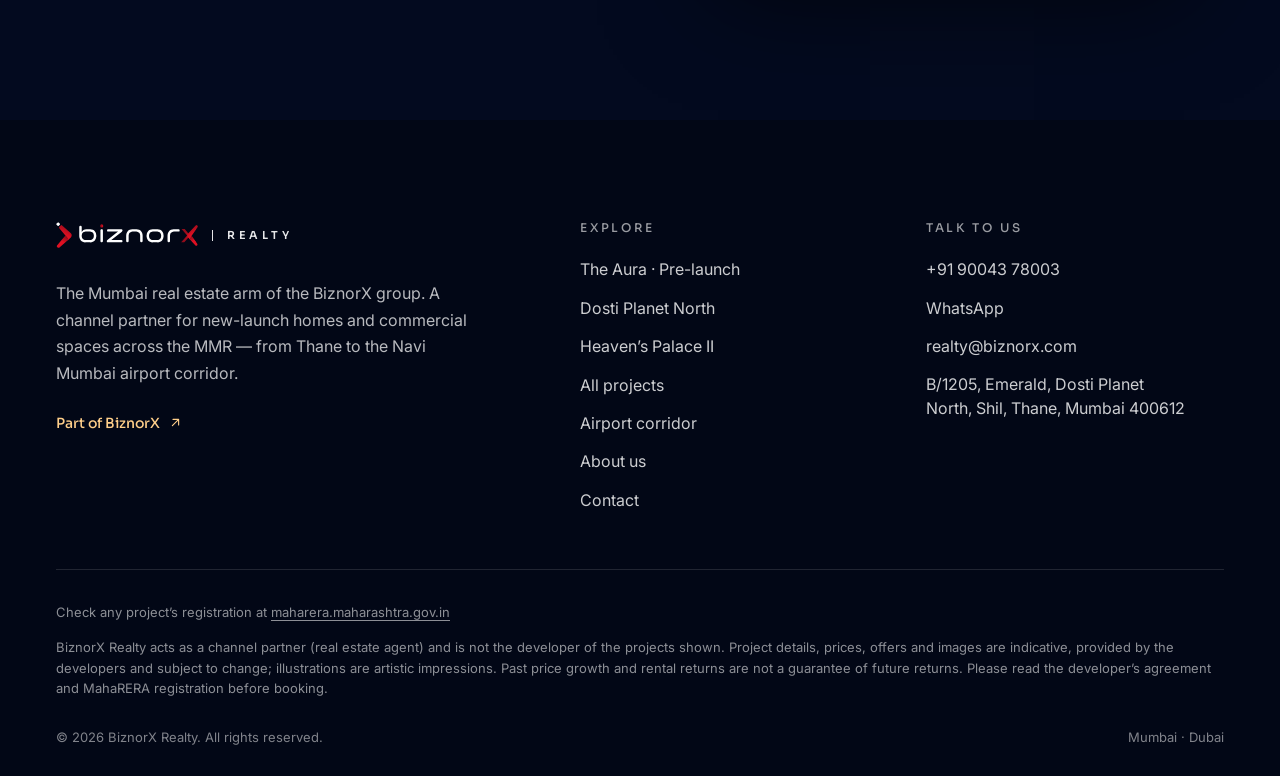
==== commit 069cfe6d: "Premium & legibility pass: larger, higher-contrast type, hero veil, Life at The Aura band, parallax," ====
--- a/site/about/index.html
+++ b/site/about/index.html
@@ -5,7 +5,7 @@
 <meta name="viewport" content="width=device-width, initial-scale=1, viewport-fit=cover">
 <title>About BiznorX Realty | New-Launch Channel Partner in Mumbai</title>
 <meta name="description" content="BiznorX Realty is the Mumbai real estate arm of the BiznorX group — a channel partner for new-launch homes and commercial property across the MMR.">
-<meta name="robots" content="noindex,nofollow">
+<meta name="robots" content="index,follow">
 <link rel="canonical" href="https://biznorxrealty.com/about/">
 <meta name="theme-color" content="#030a1f">
 <meta property="og:type" content="website">
@@ -18,9 +18,10 @@
 <link rel="preconnect" href="https://fonts.googleapis.com">
 <link rel="preconnect" href="https://fonts.gstatic.com" crossorigin>
 <link href="https://fonts.googleapis.com/css2?family=Instrument+Serif:ital@0;1&family=Inter:wght@400;500;600&family=Sora:wght@400;500;600&display=swap" rel="stylesheet">
-<link rel="stylesheet" href="../assets/css/style.css?v=cb18f82b">
+<link rel="stylesheet" href="../assets/css/style.css?v=d21da0c6">
 <script>document.documentElement.classList.add('js')</script>
-<script type="application/ld+json">{"@context":"https://schema.org","@type":"RealEstateAgent","name":"BiznorX Realty","url":"https://biznorxrealty.com","telephone":"+919004378003","email":"realty@biznorx.com","areaServed":["Mumbai","Thane","Navi Mumbai"],"address":{"@type":"PostalAddress","streetAddress":"B/1205, Emerald, Dosti Planet North, Shil","addressLocality":"Thane","postalCode":"400612","addressRegion":"Maharashtra","addressCountry":"IN"},"parentOrganization":{"@type":"Organization","name":"BiznorX","url":"https://biznorx.com"}}</script>
+<script type="application/ld+json">{"@context":"https://schema.org","@type":"RealEstateAgent","name":"BiznorX Realty","url":"https://biznorxrealty.com","telephone":"+919004378003","email":"realty@biznorx.com","areaServed":["Mumbai","Thane","Navi Mumbai"],"address":{"@type":"PostalAddress","streetAddress":"B/1205, Emerald, Dosti Planet North, Shil","addressLocality":"Thane","postalCode":"400612","addressRegion":"Maharashtra","addressCountry":"IN"},"logo":"https://biznorxrealty.com/assets/brand/logo.svg","image":"https://biznorxrealty.com/assets/img/og.jpg","parentOrganization":{"@type":"Organization","name":"BiznorX","url":"https://biznorx.com"}}</script>
+
 </head>
 <body class="pg-about">
 <a class="skip-link" href="#main">Skip to content</a>
@@ -165,6 +166,6 @@
   <a class="mbar-main" href="#enquire">Enquire now</a>
 </div>
 <a class="wa-float" href="https://wa.me/919004378003?text=Hi%20BiznorX%20Realty%2C%20I%20would%20like%20to%20know%20more." target="_blank" rel="noopener" aria-label="Chat on WhatsApp"><svg class="ic" viewBox="0 0 24 24" fill="currentColor" aria-hidden="true"><path d="M17.5 14.4c-.3-.1-1.8-.9-2-1-.3-.1-.5-.1-.7.1-.2.3-.8 1-.9 1.2-.2.2-.3.2-.6.1-.3-.1-1.3-.5-2.4-1.5-.9-.8-1.5-1.8-1.7-2.1-.2-.3 0-.5.1-.6l.4-.5c.2-.2.2-.3.3-.5.1-.2 0-.4 0-.5l-.9-2.2c-.2-.6-.5-.5-.7-.5h-.6c-.2 0-.5.1-.8.4-.3.3-1 1-1 2.5s1.1 2.9 1.2 3.1c.1.2 2.1 3.2 5.1 4.5.7.3 1.3.5 1.7.6.7.2 1.4.2 1.9.1.6-.1 1.8-.7 2-1.4.2-.7.2-1.3.2-1.4-.1-.1-.3-.2-.6-.3zM12 21.8c-1.8 0-3.5-.5-5-1.4l-.4-.2-3.7 1 1-3.6-.2-.4A9.8 9.8 0 1 1 12 21.8zm8.4-18.2A11.8 11.8 0 0 0 1.7 17.8L0 24l6.3-1.7A11.8 11.8 0 0 0 24 12c0-3.2-1.2-6.1-3.6-8.4z"/></svg></a>
-<script src="../assets/js/main.js?v=cb18f82b" defer></script>
+<script src="../assets/js/main.js?v=d21da0c6" defer></script>
 </body>
 </html>
--- a/site/assets/css/style.css
+++ b/site/assets/css/style.css
@@ -611,6 +611,60 @@
 .js .reveal.in { opacity: 1; transform: none; }
 .js .img-wipe { clip-path: inset(0 0 100% 0); transition: clip-path 1.3s var(--ease) .1s; }
 .js .in .img-wipe, .js .img-wipe.in { clip-path: inset(0 0 0 0); }
+
+/* ------------------------------------------------ legibility & premium pass */
+:root { --muted: #434b61; }
+body { font-size: 17px; line-height: 1.65; }
+.eyebrow { font-size: 13px; font-weight: 600; letter-spacing: .2em; }
+h2 { font-size: clamp(42px, 5.6vw, 88px); }
+.lead { font-size: clamp(17px, 1.35vw, 20px); line-height: 1.7; }
+[data-theme="dark"] .lead { color: rgba(255, 255, 255, .84); }
+.btn { --bh: 56px; padding: 0 30px; font-size: 16px; }
+.btn-sm { --bh: 46px; padding: 0 22px; font-size: 15px; }
+.btn-red { background: linear-gradient(135deg, #ea1a2e 0%, #c40f22 55%, #8f0c1b 100%); box-shadow: 0 14px 34px -14px rgba(223, 16, 34, .75), inset 0 1px 0 rgba(255, 255, 255, .25), inset 0 -1px 0 rgba(0, 0, 0, .15); }
+.btn-ghost, .btn-glass { border-width: 1.5px; }
+.nav a { font-size: 15px; opacity: .92; padding: 10px 15px; }
+.hdr-phone { font-size: 15px; opacity: 1; }
+/* hero copy sits on a darker veil so it reads over the skyline */
+.j-shade { background: radial-gradient(120% 90% at 0% 45%, rgba(3, 6, 24, .78) 0%, rgba(3, 6, 24, .5) 38%, rgba(3, 6, 24, 0) 66%), linear-gradient(180deg, rgba(3, 8, 28, .4) 0%, rgba(3, 8, 28, 0) 24%); }
+.j-intro h1 { font-size: clamp(48px, 6.4vw, 100px); text-shadow: 0 4px 40px rgba(3, 6, 24, .45); }
+.j-sub { font-size: clamp(17px, 1.4vw, 20px); max-width: 560px; color: rgba(255, 255, 255, .94); text-shadow: 0 1px 18px rgba(3, 6, 24, .9); }
+.j-kicker { font-size: 13px; color: rgba(255, 255, 255, .88); }
+.j-label { font-size: 12px; letter-spacing: .18em; color: #fff; }
+.j-progress li { font-size: 12px; color: rgba(255, 255, 255, .6); }
+.j-ch h2 { text-shadow: 0 2px 30px rgba(3, 8, 28, .8); }
+.j-ch p { font-size: 18px; color: rgba(255, 255, 255, .92); text-shadow: 0 1px 16px rgba(3, 8, 28, .95); }
+.as-price span { font-size: 15px; color: rgba(255, 255, 255, .82); }
+.facts dt { font-size: 12px; color: rgba(255, 255, 255, .66); }
+.facts dd { font-size: 17px; }
+.facts-light dt { color: var(--muted); }
+.pcard h3, .pillar h3, .step h3 { font-size: 20px; }
+.pcard p { font-size: 16px; color: rgba(255, 255, 255, .78); }
+.pillar p, .step p, .vsteps p, .loc-points p, .lc-body p, .ocard p { font-size: 16px; }
+.doc p, .res p, .conn li, .pd-list li, .ccard span { font-size: 15.5px; }
+.chips li { font-size: 13.5px; padding: 8px 14px; }
+.proof-note { font-size: 13.5px; color: rgba(255, 255, 255, .6); }
+.ticks li { font-size: 16.5px; }
+.enq-contacts span { font-size: 16px; }
+.f > span, .f-wants legend { font-size: 12.5px; color: #3a4258; }
+.ft-brand p { font-size: 16px; color: rgba(255, 255, 255, .72); }
+.ft-col { font-size: 16px; }
+.ft-col h3 { font-size: 12px; color: rgba(255, 255, 255, .6); }
+.ft-legal { font-size: 13px; color: rgba(255, 255, 255, .55); }
+.lc-tag, .ocard-k { font-size: 12px; }
+
+/* cinematic project band on the home page */
+.life { position: relative; min-height: 94vh; display: flex; align-items: flex-end; padding: 160px 0 clamp(70px, 8vw, 110px); overflow: hidden; background: var(--ink); }
+.life-bg { position: absolute; left: 0; top: -10%; width: 100%; height: 120%; object-fit: cover; object-position: 50% 78%; will-change: transform; }
+.life::before { content: ""; position: absolute; inset: 0; z-index: 1; background: linear-gradient(0deg, rgba(2, 6, 20, .94) 0%, rgba(2, 6, 20, .55) 42%, rgba(2, 6, 20, .1) 75%), linear-gradient(90deg, rgba(2, 6, 20, .55), rgba(2, 6, 20, 0) 60%); }
+.life-inner { position: relative; z-index: 2; width: 100%; }
+.life h2 { max-width: 860px; margin-bottom: 34px; }
+.life-row { display: flex; flex-wrap: wrap; align-items: flex-end; justify-content: space-between; gap: 28px; }
+.life-strip { display: grid; grid-template-columns: repeat(4, minmax(0, 170px)); gap: 12px; }
+.life-strip figure { position: relative; margin: 0; aspect-ratio: 4 / 3; border-radius: 16px; overflow: hidden; border: 1px solid rgba(255, 255, 255, .18); }
+.life-strip img { width: 100%; height: 100%; object-fit: cover; transition: transform 1s var(--ease); }
+.life-strip figure:hover img { transform: scale(1.08); }
+.life-strip figcaption { position: absolute; left: 0; right: 0; bottom: 0; padding: 22px 10px 8px; background: linear-gradient(0deg, rgba(2, 6, 20, .85), transparent); font: 500 12px/1.2 var(--ui); color: #fff; }
 
 /* ------------------------------------------------ responsive */
 @media (max-width: 1200px) {
@@ -708,6 +762,9 @@
   .ahero-book { flex-direction: column; align-items: flex-start; }
   .ahb-price { border-right: 0; padding-right: 0; }
   .ft-top { grid-template-columns: 1fr; }
+  .life { min-height: 88vh; padding-top: 120px; }
+  .life-strip { grid-template-columns: repeat(2, 1fr); width: 100%; }
+  .btn { --bh: 52px; font-size: 15.5px; }
   .ft-bottom { flex-direction: column; }
   .faq p { padding-right: 0; }
 }
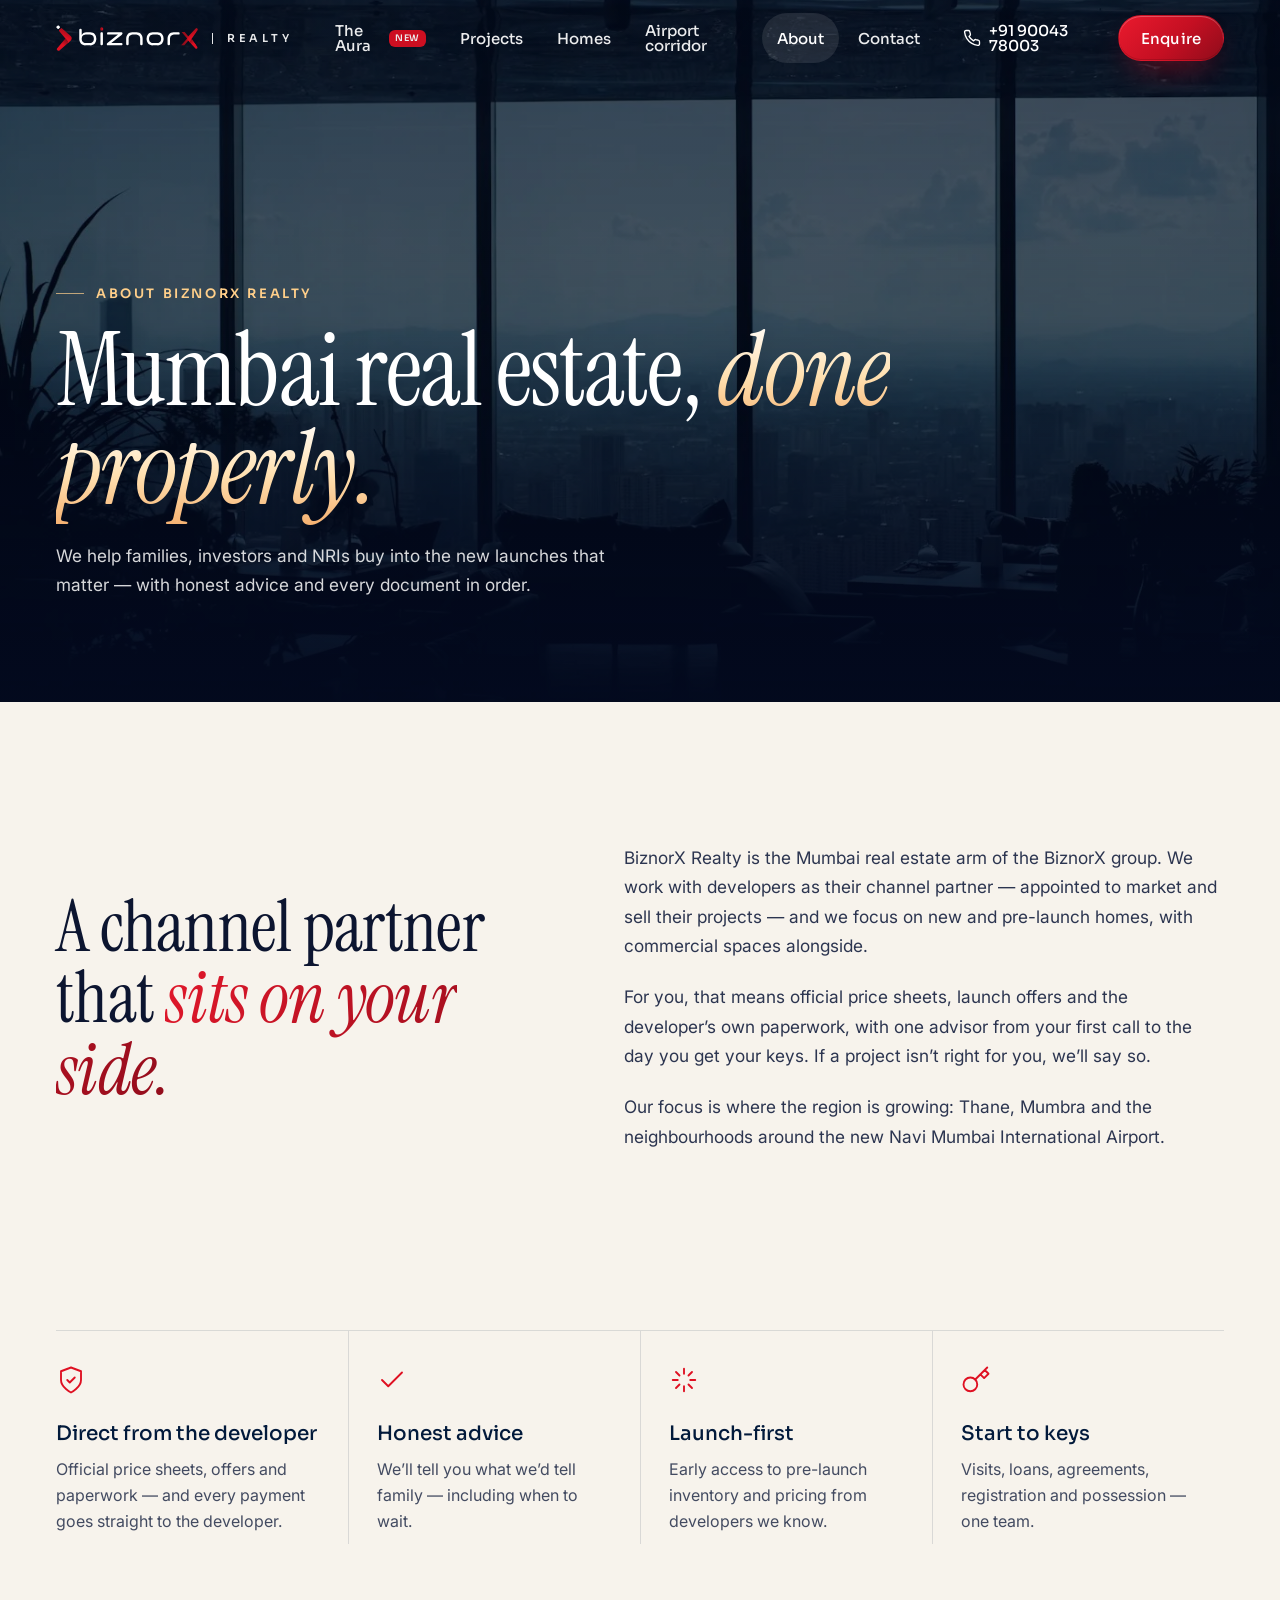
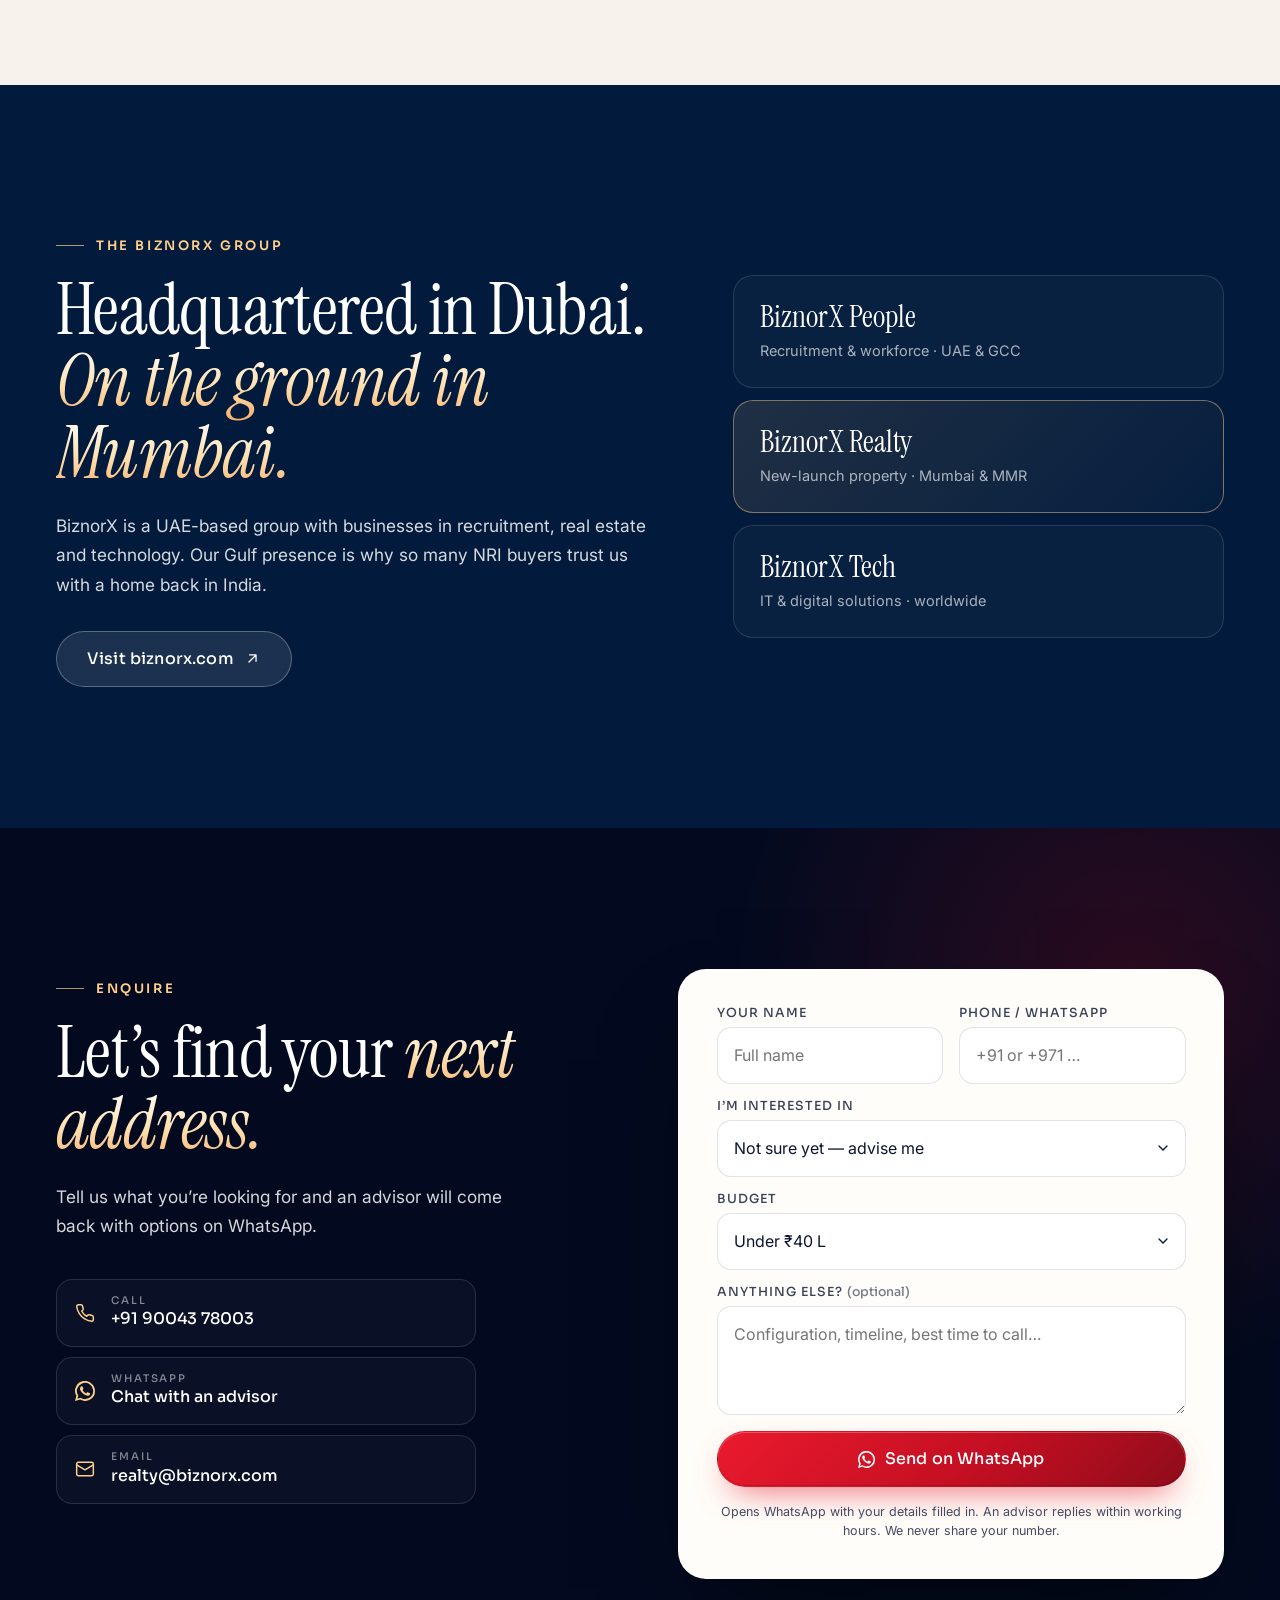
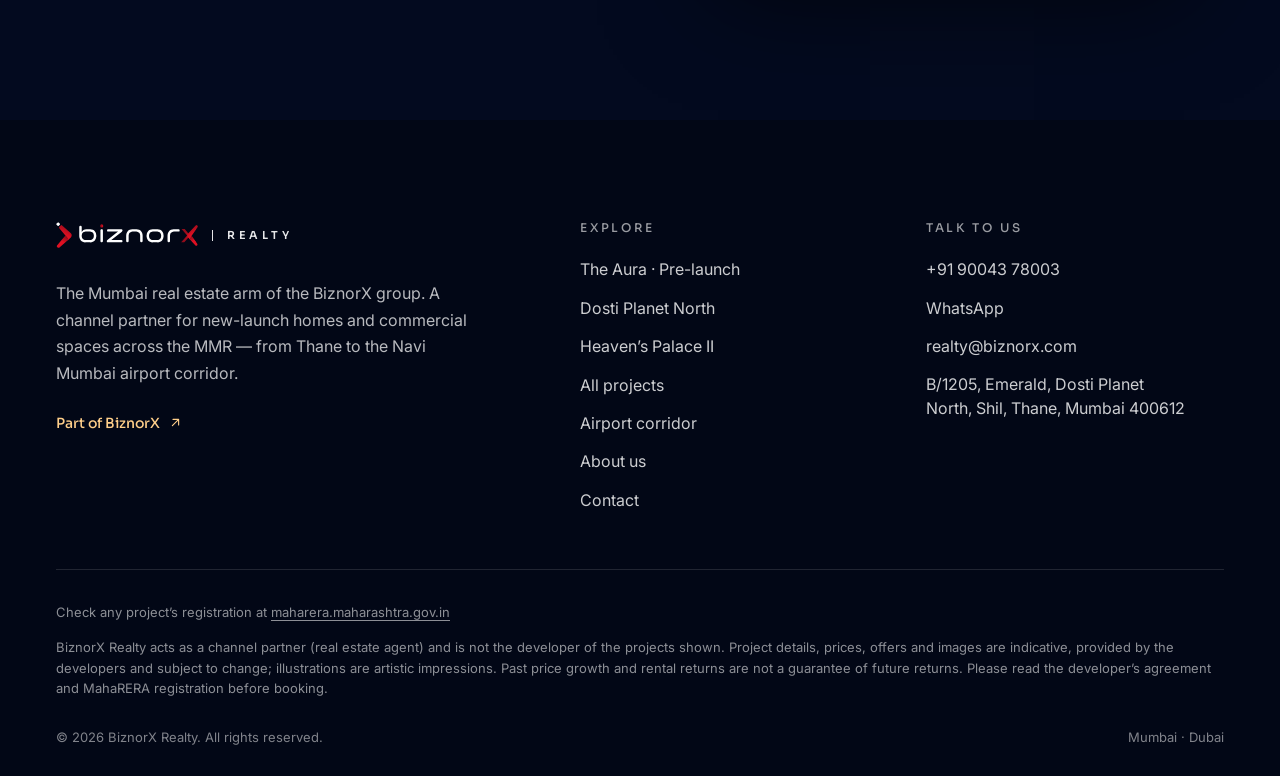
==== commit ab8a47b2: "Add Facebook domain verification meta tag Co-Authored-By: Claude Opus 5.5 <noreply@anthropic.com>" ====
--- a/site/about/index.html
+++ b/site/about/index.html
@@ -6,6 +6,7 @@
 <title>About BiznorX Realty | New-Launch Channel Partner in Mumbai</title>
 <meta name="description" content="BiznorX Realty is the Mumbai real estate arm of the BiznorX group — a channel partner for new-launch homes and commercial property across the MMR.">
 <meta name="robots" content="index,follow">
+<meta name="facebook-domain-verification" content="81uxtne648thofjmoy9do44q72akgf" />
 <link rel="canonical" href="https://biznorxrealty.com/about/">
 <meta name="theme-color" content="#030a1f">
 <meta property="og:type" content="website">
